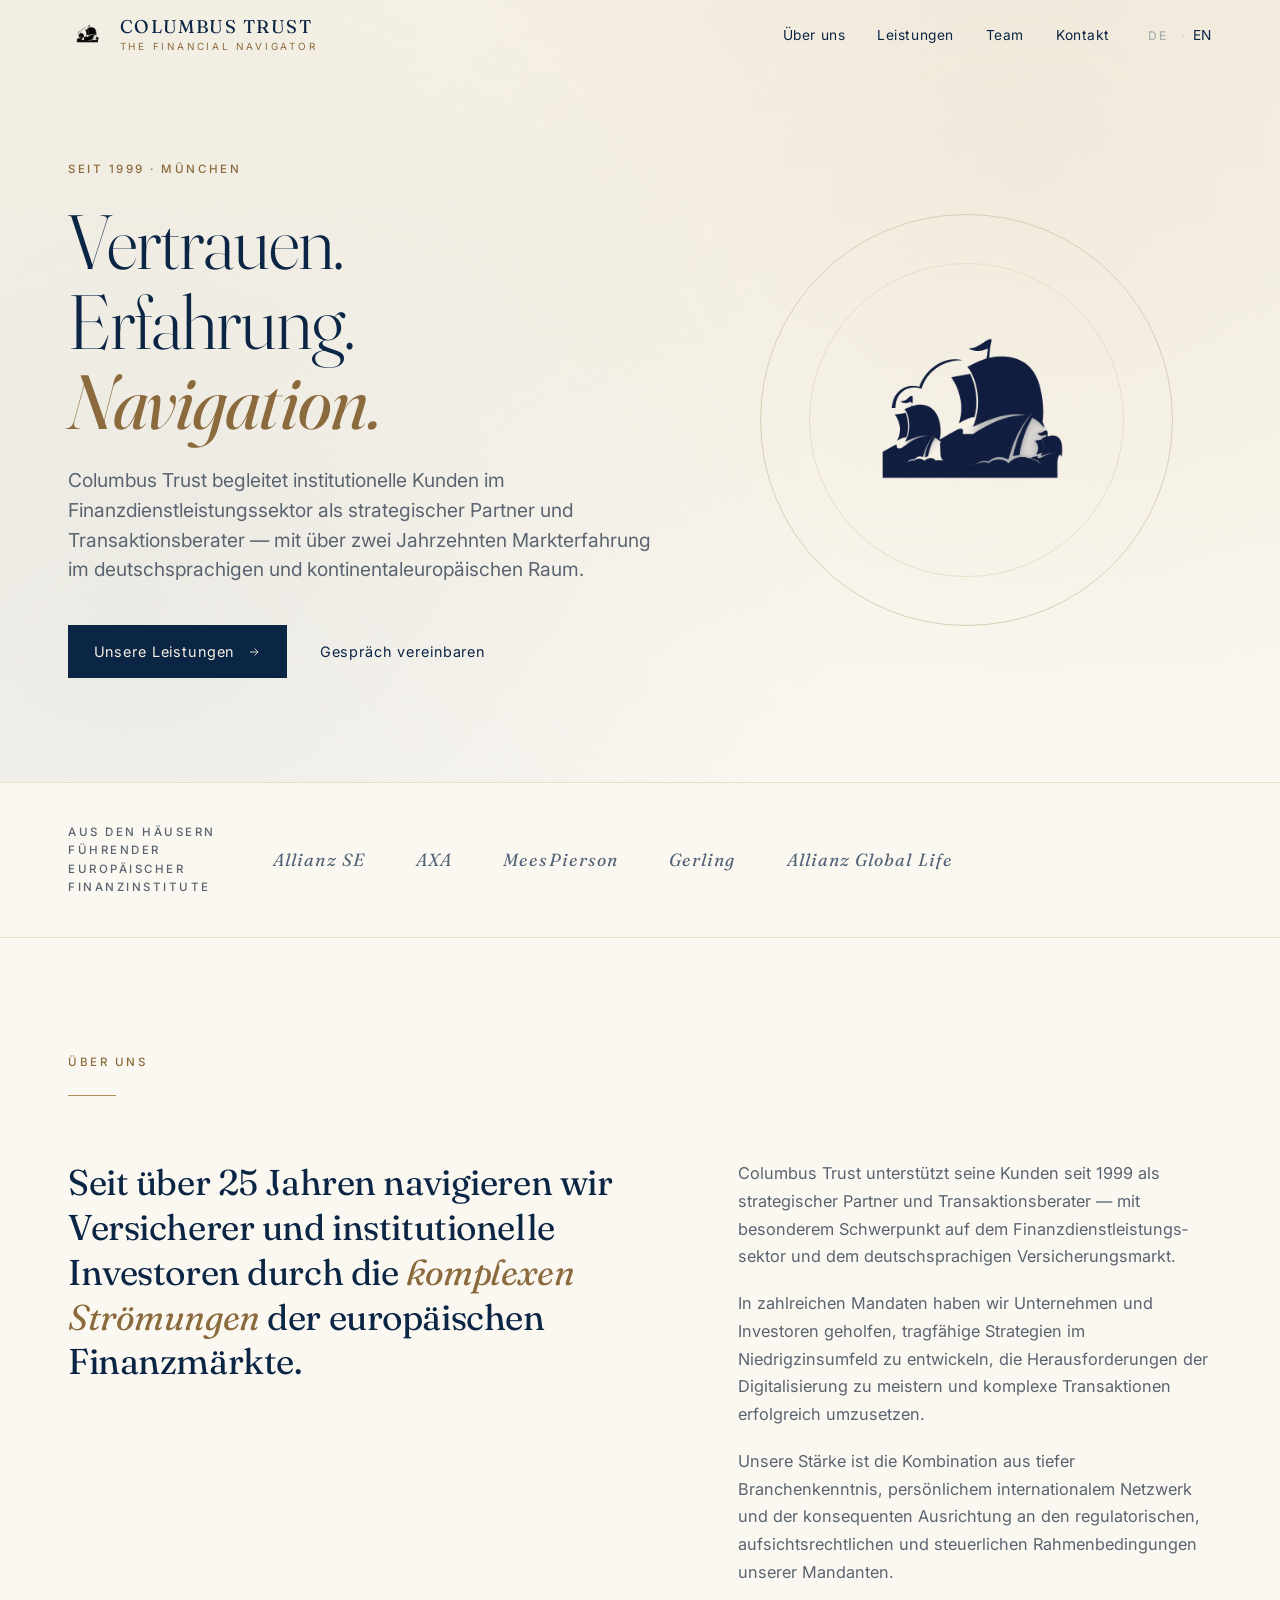
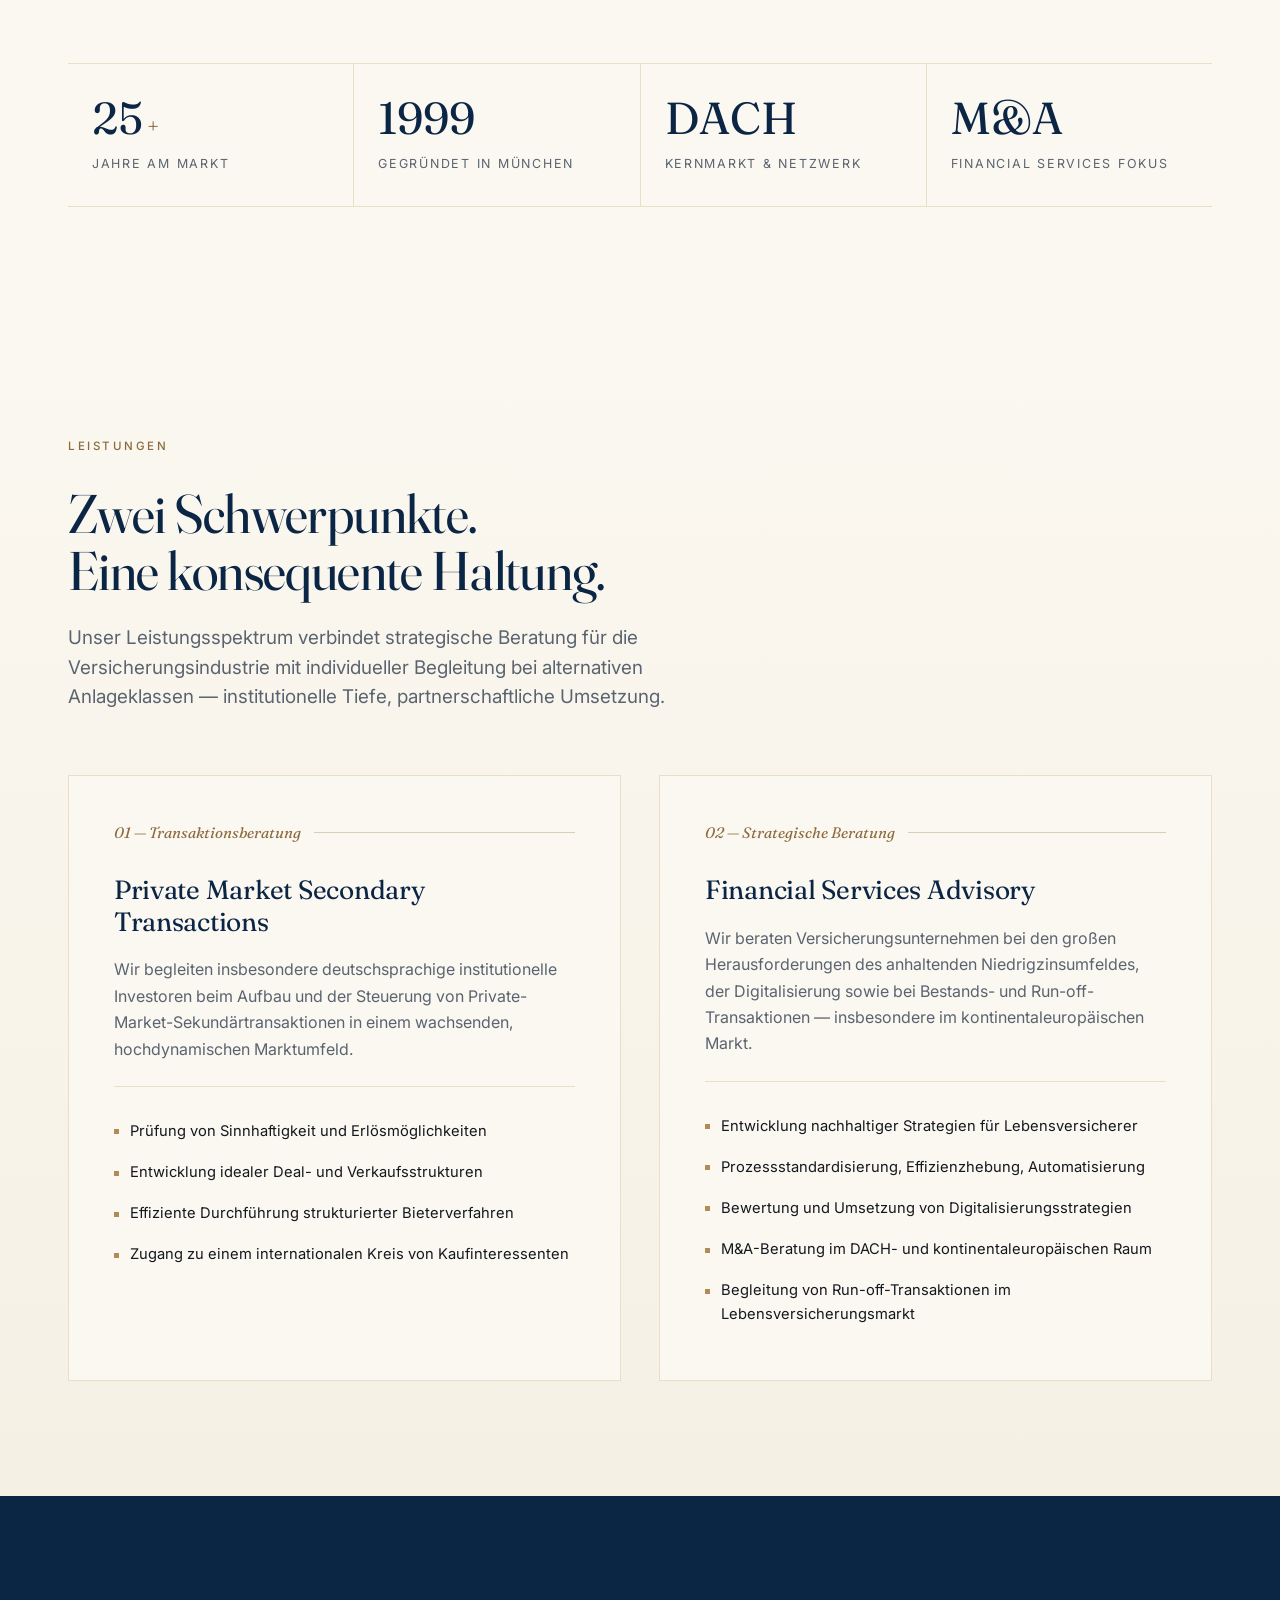
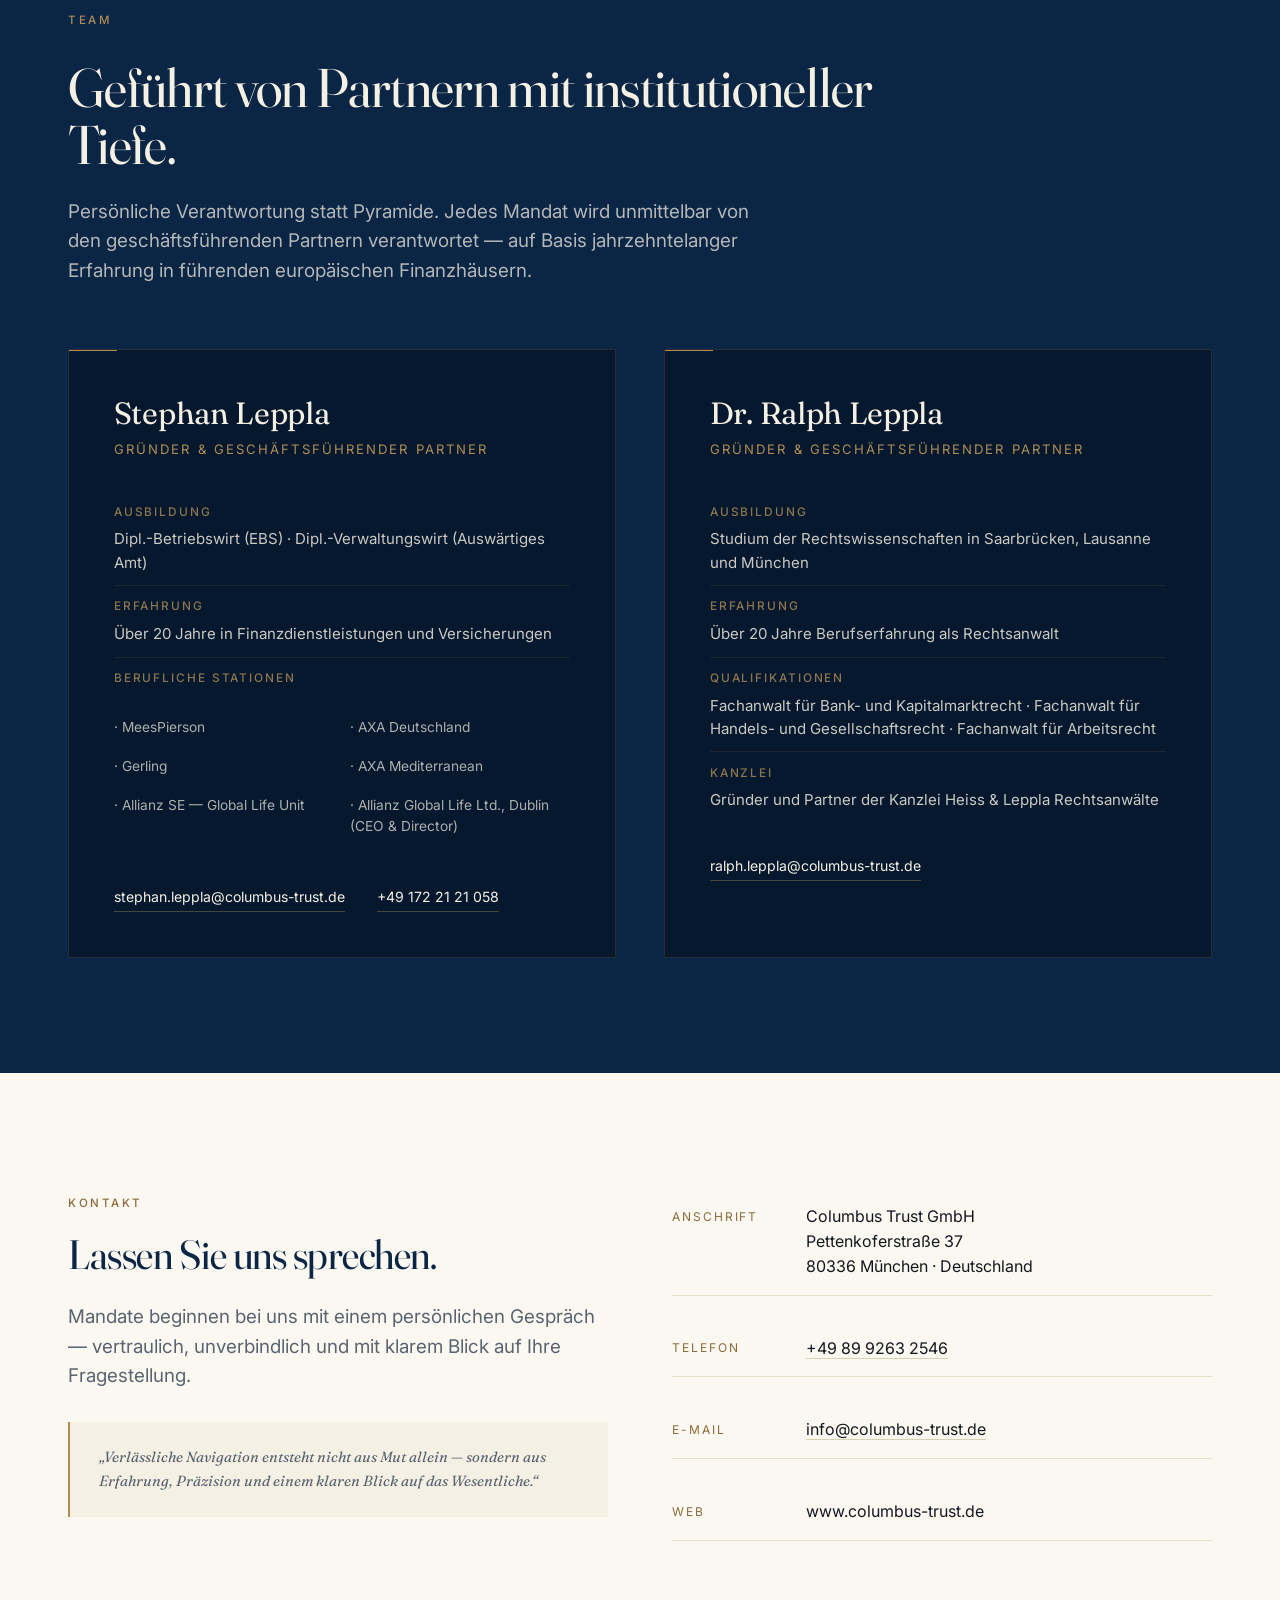
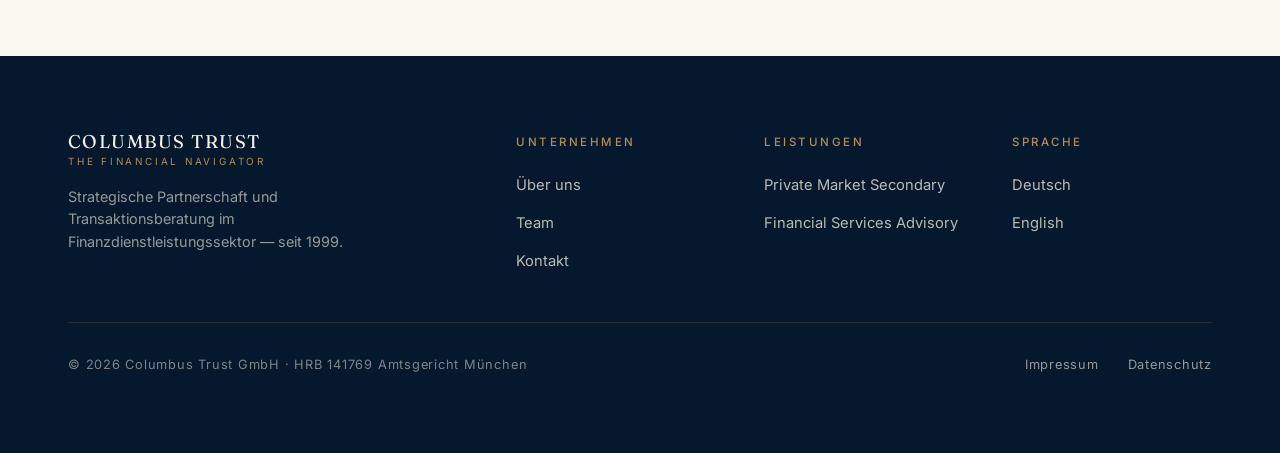
==== index.html @ e5691e64 "Initial commit: Columbus Trust website Static marketing site for Columbus Trust GmbH (Munich). - Ger" ====
<!DOCTYPE html>
<html lang="de">
<head>
  <meta charset="UTF-8" />
  <meta name="viewport" content="width=device-width, initial-scale=1.0" />
  <title>Columbus Trust — The Financial Navigator</title>
  <meta name="description" content="Columbus Trust GmbH — Strategische Partnerschaft und Transaktionsberatung für den Finanzdienstleistungssektor seit 1999. München." />
  <meta name="theme-color" content="#0B2545" />

  <link rel="preconnect" href="https://fonts.googleapis.com" />
  <link rel="preconnect" href="https://fonts.gstatic.com" crossorigin />
  <link href="https://fonts.googleapis.com/css2?family=Fraunces:ital,opsz,wght@0,9..144,300;0,9..144,400;0,9..144,500;1,9..144,400&family=Inter:wght@300;400;500;600&display=swap" rel="stylesheet" />

  <link rel="icon" type="image/png" href="assets/logo.png" />
  <link rel="stylesheet" href="styles.css" />
</head>
<body>

  <!-- HEADER -->
  <header class="site-header" id="siteHeader">
    <div class="container nav">
      <a href="#top" class="brand" aria-label="Columbus Trust — Startseite">
        <span class="brand-mark"><img src="assets/logo.png" alt="" /></span>
        <span class="brand-text">
          <span class="brand-name">Columbus Trust</span>
          <span class="brand-tag">The Financial Navigator</span>
        </span>
      </a>

      <nav aria-label="Hauptnavigation">
        <ul class="nav-links">
          <li><a href="#about">Über uns</a></li>
          <li><a href="#services">Leistungen</a></li>
          <li><a href="#team">Team</a></li>
          <li><a href="#contact">Kontakt</a></li>
          <li class="lang-switch">
            <span class="active">DE</span><span>·</span><a href="en.html">EN</a>
          </li>
        </ul>
      </nav>

      <button class="nav-toggle" aria-label="Menü öffnen" id="navToggle">
        <span></span><span></span><span></span>
      </button>
    </div>
  </header>

  <main id="top">

    <!-- HERO -->
    <section class="hero">
      <div class="container hero-inner">
        <div class="hero-text reveal">
          <div class="eyebrow">Seit 1999 · München</div>
          <h1 class="hero-title display">
            Vertrauen.<br />
            Erfahrung.<br />
            <em>Navigation.</em>
          </h1>
          <p class="hero-lead">
            Columbus Trust begleitet institutionelle Kunden im Finanzdienstleistungssektor als strategischer Partner und Transaktionsberater — mit über zwei Jahrzehnten Markterfahrung im deutschsprachigen und kontinentaleuropäischen Raum.
          </p>
          <div>
            <a href="#services" class="hero-cta">Unsere Leistungen
              <svg width="14" height="14" viewBox="0 0 24 24" fill="none" stroke="currentColor" stroke-width="1.5"><path d="M5 12h14M13 6l6 6-6 6"/></svg>
            </a>
            <a href="#contact" class="hero-cta-secondary">Gespräch vereinbaren</a>
          </div>
        </div>

        <div class="hero-mark reveal" aria-hidden="true">
          <img src="assets/logo.png" alt="" />
        </div>
      </div>
    </section>

    <!-- CREDIBILITY -->
    <section class="credibility">
      <div class="container">
        <div class="credibility-label">Aus den Häusern führender europäischer Finanzinstitute</div>
        <div class="credibility-logos">
          <span>Allianz SE</span>
          <span>AXA</span>
          <span>MeesPierson</span>
          <span>Gerling</span>
          <span>Allianz Global Life</span>
        </div>
      </div>
    </section>

    <!-- ABOUT -->
    <section class="about" id="about">
      <div class="container">
        <div class="section-head reveal">
          <span class="eyebrow">Über uns</span>
          <span class="divider"></span>
        </div>

        <div class="about-grid">
          <p class="about-statement reveal">
            Seit über 25 Jahren navigieren wir Versicherer und institutionelle Investoren durch die <em>komplexen Strömungen</em> der europäischen Finanzmärkte.
          </p>

          <div class="about-body reveal">
            <p>
              Columbus Trust unterstützt seine Kunden seit 1999 als strategischer Partner und Transaktionsberater — mit besonderem Schwerpunkt auf dem Finanzdienstleistungs­sektor und dem deutschsprachigen Versicherungs­markt.
            </p>
            <p>
              In zahlreichen Mandaten haben wir Unternehmen und Investoren geholfen, tragfähige Strategien im Niedrigzinsumfeld zu entwickeln, die Herausforderungen der Digitalisierung zu meistern und komplexe Transaktionen erfolgreich umzusetzen.
            </p>
            <p>
              Unsere Stärke ist die Kombination aus tiefer Branchenkenntnis, persönlichem internationalem Netzwerk und der konsequenten Ausrichtung an den regulatorischen, aufsichtsrechtlichen und steuerlichen Rahmenbedingungen unserer Mandanten.
            </p>
          </div>
        </div>

        <div class="stats reveal">
          <div class="stat">
            <div class="stat-num">25<small>+</small></div>
            <div class="stat-label">Jahre am Markt</div>
          </div>
          <div class="stat">
            <div class="stat-num">1999</div>
            <div class="stat-label">Gegründet in München</div>
          </div>
          <div class="stat">
            <div class="stat-num">DACH</div>
            <div class="stat-label">Kernmarkt &amp; Netzwerk</div>
          </div>
          <div class="stat">
            <div class="stat-num">M&amp;A</div>
            <div class="stat-label">Financial Services Fokus</div>
          </div>
        </div>
      </div>
    </section>

    <!-- SERVICES -->
    <section class="services" id="services">
      <div class="container">
        <div class="section-head reveal">
          <span class="eyebrow">Leistungen</span>
          <h2 class="display">Zwei Schwerpunkte.<br /> Eine konsequente Haltung.</h2>
          <p class="lead">
            Unser Leistungsspektrum verbindet strategische Beratung für die Versicherungsindustrie mit individueller Begleitung bei alternativen Anlageklassen — institutionelle Tiefe, partnerschaftliche Umsetzung.
          </p>
        </div>

        <div class="service-grid">
          <article class="service-card reveal">
            <div class="service-num">01 — Transaktionsberatung</div>
            <h3>Private Market Secondary Transactions</h3>
            <p>
              Wir begleiten insbesondere deutschsprachige institutionelle Investoren beim Aufbau und der Steuerung von Private-Market-Sekundärtransaktionen in einem wachsenden, hochdynamischen Marktumfeld.
            </p>
            <ul class="service-list">
              <li>Prüfung von Sinnhaftigkeit und Erlösmöglichkeiten</li>
              <li>Entwicklung idealer Deal- und Verkaufsstrukturen</li>
              <li>Effiziente Durchführung strukturierter Bieterverfahren</li>
              <li>Zugang zu einem internationalen Kreis von Kaufinteressenten</li>
            </ul>
          </article>

          <article class="service-card reveal">
            <div class="service-num">02 — Strategische Beratung</div>
            <h3>Financial Services Advisory</h3>
            <p>
              Wir beraten Versicherungsunternehmen bei den großen Herausforderungen des anhaltenden Niedrigzinsumfeldes, der Digitalisierung sowie bei Bestands- und Run-off-Transaktionen — insbesondere im kontinentaleuropäischen Markt.
            </p>
            <ul class="service-list">
              <li>Entwicklung nachhaltiger Strategien für Lebensversicherer</li>
              <li>Prozessstandardisierung, Effizienzhebung, Automatisierung</li>
              <li>Bewertung und Umsetzung von Digitalisierungs­strategien</li>
              <li>M&amp;A-Beratung im DACH- und kontinental­europäischen Raum</li>
              <li>Begleitung von Run-off-Transaktionen im Lebensversicherungs­markt</li>
            </ul>
          </article>
        </div>
      </div>
    </section>

    <!-- TEAM -->
    <section class="team" id="team">
      <div class="container">
        <div class="section-head reveal">
          <span class="eyebrow" style="color: var(--brass);">Team</span>
          <h2 class="display">Geführt von Partnern mit institutioneller Tiefe.</h2>
          <p class="lead" style="color: rgba(245, 240, 228, 0.72);">
            Persönliche Verantwortung statt Pyramide. Jedes Mandat wird unmittelbar von den geschäftsführenden Partnern verantwortet — auf Basis jahrzehntelanger Erfahrung in führenden europäischen Finanzhäusern.
          </p>
        </div>

        <div class="team-grid">

          <article class="partner-card reveal">
            <h3 class="partner-name">Stephan Leppla</h3>
            <div class="partner-role">Gründer &amp; Geschäftsführender Partner</div>

            <ul class="partner-bio">
              <li>
                <strong>Ausbildung</strong>
                Dipl.-Betriebswirt (EBS) · Dipl.-Verwaltungswirt (Auswärtiges Amt)
              </li>
              <li>
                <strong>Erfahrung</strong>
                Über 20 Jahre in Finanzdienstleistungen und Versicherungen
              </li>
              <li>
                <strong>Berufliche Stationen</strong>
                <div class="partner-history">
                  <span>· MeesPierson</span>
                  <span>· AXA Deutschland</span>
                  <span>· Gerling</span>
                  <span>· AXA Mediterranean</span>
                  <span>· Allianz SE — Global Life Unit</span>
                  <span>· Allianz Global Life Ltd., Dublin (CEO &amp; Director)</span>
                </div>
              </li>
            </ul>

            <div class="partner-contact">
              <a href="mailto:stephan.leppla@columbus-trust.de">stephan.leppla@columbus-trust.de</a>
              <a href="tel:+491722121058">+49 172 21 21 058</a>
            </div>
          </article>

          <article class="partner-card reveal">
            <h3 class="partner-name">Dr. Ralph Leppla</h3>
            <div class="partner-role">Gründer &amp; Geschäftsführender Partner</div>

            <ul class="partner-bio">
              <li>
                <strong>Ausbildung</strong>
                Studium der Rechtswissenschaften in Saarbrücken, Lausanne und München
              </li>
              <li>
                <strong>Erfahrung</strong>
                Über 20 Jahre Berufserfahrung als Rechtsanwalt
              </li>
              <li>
                <strong>Qualifikationen</strong>
                Fachanwalt für Bank- und Kapitalmarktrecht · Fachanwalt für Handels- und Gesellschaftsrecht · Fachanwalt für Arbeitsrecht
              </li>
              <li>
                <strong>Kanzlei</strong>
                Gründer und Partner der Kanzlei Heiss &amp; Leppla Rechtsanwälte
              </li>
            </ul>

            <div class="partner-contact">
              <a href="mailto:ralph.leppla@columbus-trust.de">ralph.leppla@columbus-trust.de</a>
            </div>
          </article>

        </div>
      </div>
    </section>

    <!-- CONTACT -->
    <section class="contact" id="contact">
      <div class="container">
        <div class="contact-grid">

          <div class="contact-block reveal">
            <span class="eyebrow">Kontakt</span>
            <h3 class="display" style="margin-top: 1rem;">Lassen Sie uns sprechen.</h3>
            <p class="lead" style="margin-top: 1.2rem;">
              Mandate beginnen bei uns mit einem persönlichen Gespräch — vertraulich, unverbindlich und mit klarem Blick auf Ihre Fragestellung.
            </p>
            <div class="contact-note" style="margin-top: 2rem;">
              „Verlässliche Navigation entsteht nicht aus Mut allein — sondern aus Erfahrung, Präzision und einem klaren Blick auf das Wesentliche.“
            </div>
          </div>

          <div class="contact-info reveal">
            <div class="contact-row">
              <span class="label">Anschrift</span>
              <span class="value">
                Columbus Trust GmbH<br />
                Pettenkoferstraße 37<br />
                80336 München · Deutschland
              </span>
            </div>
            <div class="contact-row">
              <span class="label">Telefon</span>
              <span class="value"><a href="tel:+498992632546">+49 89 9263 2546</a></span>
            </div>
            <div class="contact-row">
              <span class="label">E-Mail</span>
              <span class="value"><a href="mailto:info@columbus-trust.de">info@columbus-trust.de</a></span>
            </div>
            <div class="contact-row">
              <span class="label">Web</span>
              <span class="value">www.columbus-trust.de</span>
            </div>
          </div>

        </div>
      </div>
    </section>

  </main>

  <!-- FOOTER -->
  <footer class="site-footer">
    <div class="container">
      <div class="footer-grid">
        <div class="footer-brand">
          <div class="brand-text">
            <span class="brand-name">Columbus Trust</span>
            <span class="brand-tag">The Financial Navigator</span>
          </div>
          <p>Strategische Partnerschaft und Transaktionsberatung im Finanzdienstleistungs­sektor — seit 1999.</p>
        </div>

        <div class="footer-col">
          <h5>Unternehmen</h5>
          <ul>
            <li><a href="#about">Über uns</a></li>
            <li><a href="#team">Team</a></li>
            <li><a href="#contact">Kontakt</a></li>
          </ul>
        </div>

        <div class="footer-col">
          <h5>Leistungen</h5>
          <ul>
            <li><a href="#services">Private Market Secondary</a></li>
            <li><a href="#services">Financial Services Advisory</a></li>
          </ul>
        </div>

        <div class="footer-col">
          <h5>Sprache</h5>
          <ul>
            <li><a href="index.html">Deutsch</a></li>
            <li><a href="en.html">English</a></li>
          </ul>
        </div>
      </div>

      <div class="footer-bottom">
        <div>© <span id="year"></span> Columbus Trust GmbH · HRB 141769 Amtsgericht München</div>
        <div class="legal">
          <a href="impressum.html">Impressum</a>
          <a href="datenschutz.html">Datenschutz</a>
        </div>
      </div>
    </div>
  </footer>

  <script>
    // Sticky header on scroll
    const header = document.getElementById('siteHeader');
    const onScroll = () => header.classList.toggle('is-scrolled', window.scrollY > 12);
    window.addEventListener('scroll', onScroll, { passive: true });
    onScroll();

    // Mobile nav toggle
    const navToggle = document.getElementById('navToggle');
    navToggle?.addEventListener('click', () => {
      document.body.classList.toggle('nav-mobile-open');
    });
    document.querySelectorAll('.nav-links a').forEach(link => {
      link.addEventListener('click', () => document.body.classList.remove('nav-mobile-open'));
    });

    // Reveal animations
    const observer = new IntersectionObserver((entries) => {
      entries.forEach(entry => {
        if (entry.isIntersecting) {
          entry.target.classList.add('is-visible');
          observer.unobserve(entry.target);
        }
      });
    }, { threshold: 0.12, rootMargin: '0px 0px -40px 0px' });
    document.querySelectorAll('.reveal').forEach(el => observer.observe(el));

    // Year
    document.getElementById('year').textContent = new Date().getFullYear();
  </script>
</body>
</html>
---- styles.css ----
/* =========================================================
   COLUMBUS TRUST — Design system
   Palette: deep navy + warm cream + restrained brass
   Typography: Fraunces (display serif) + Inter (body sans)
   ========================================================= */

:root {
  --navy:        #0B2545;
  --navy-deep:   #06182E;
  --navy-soft:   #1B3358;
  --cream:       #F5F0E4;
  --paper:       #FBF8F1;
  --paper-warm:  #F1ECDF;
  --brass:       #B08D57;
  --brass-dim:   #8B6B3D;
  --ink:         #14181F;
  --ink-muted:   #5A6470;
  --line:        #D9CFB7;
  --line-soft:   #E8DFC9;

  --serif:  "Fraunces", "EB Garamond", "Georgia", serif;
  --sans:   "Inter", -apple-system, BlinkMacSystemFont, "Segoe UI", system-ui, sans-serif;

  --maxw: 1240px;
  --gutter: clamp(1.25rem, 4vw, 3rem);

  --ease: cubic-bezier(0.22, 1, 0.36, 1);
}

* { box-sizing: border-box; margin: 0; padding: 0; }

html { scroll-behavior: smooth; }

body {
  font-family: var(--sans);
  font-size: 17px;
  line-height: 1.6;
  color: var(--ink);
  background: var(--paper);
  -webkit-font-smoothing: antialiased;
  -moz-osx-font-smoothing: grayscale;
  text-rendering: optimizeLegibility;
}

img { max-width: 100%; display: block; }

a { color: inherit; text-decoration: none; }

::selection { background: var(--navy); color: var(--cream); }

/* ---------- Typography scale ---------- */

.eyebrow {
  font-family: var(--sans);
  font-size: 0.72rem;
  font-weight: 500;
  letter-spacing: 0.22em;
  text-transform: uppercase;
  color: var(--brass-dim);
}

.display {
  font-family: var(--serif);
  font-weight: 400;
  letter-spacing: -0.012em;
  line-height: 1.04;
  color: var(--navy);
  font-variation-settings: "SOFT" 0, "WONK" 0, "opsz" 144;
}

h1, h2, h3, h4 {
  font-family: var(--serif);
  font-weight: 400;
  color: var(--navy);
  letter-spacing: -0.01em;
}

h2 { font-size: clamp(2rem, 4.5vw, 3.4rem); line-height: 1.08; }
h3 { font-size: clamp(1.35rem, 2vw, 1.7rem); line-height: 1.22; }
h4 { font-size: 1.15rem; }

p { color: var(--ink); }
p + p { margin-top: 0.9em; }

.lead {
  font-size: 1.18rem;
  line-height: 1.55;
  color: var(--ink-muted);
  max-width: 58ch;
}

/* ---------- Layout primitives ---------- */

.container {
  width: 100%;
  max-width: var(--maxw);
  margin: 0 auto;
  padding-left: var(--gutter);
  padding-right: var(--gutter);
}

section { padding-block: clamp(4.5rem, 9vw, 8rem); }

.section-head {
  display: grid;
  grid-template-columns: 1fr;
  gap: 1.5rem;
  margin-bottom: clamp(2.5rem, 5vw, 4rem);
  max-width: 880px;
}

.section-head .eyebrow + h2 { margin-top: 0.4rem; }

.divider {
  width: 48px;
  height: 1px;
  background: var(--brass);
}

/* ---------- Header ---------- */

.site-header {
  position: fixed; top: 0; left: 0; right: 0;
  z-index: 50;
  padding: 1rem 0;
  transition: background 0.35s var(--ease), backdrop-filter 0.35s var(--ease), box-shadow 0.35s var(--ease), padding 0.35s var(--ease);
}

.site-header.is-scrolled {
  background: rgba(251, 248, 241, 0.85);
  backdrop-filter: saturate(140%) blur(14px);
  -webkit-backdrop-filter: saturate(140%) blur(14px);
  box-shadow: 0 1px 0 rgba(11, 37, 69, 0.06);
  padding: 0.7rem 0;
}

.nav {
  display: flex;
  align-items: center;
  justify-content: space-between;
  gap: 2rem;
}

.brand {
  display: flex;
  align-items: center;
  gap: 0.85rem;
  color: var(--navy);
}

.brand-mark {
  width: 38px; height: 38px;
  display: grid; place-items: center;
}

.brand-mark img { width: 100%; height: auto; }

.brand-text {
  display: flex; flex-direction: column; line-height: 1;
}

.brand-name {
  font-family: var(--serif);
  font-size: 1.15rem;
  letter-spacing: 0.08em;
  text-transform: uppercase;
  color: var(--navy);
}

.brand-tag {
  font-family: var(--sans);
  font-size: 0.62rem;
  letter-spacing: 0.28em;
  text-transform: uppercase;
  color: var(--brass-dim);
  margin-top: 0.35rem;
}

.nav-links {
  display: flex;
  align-items: center;
  gap: 2rem;
  list-style: none;
}

.nav-links a {
  font-size: 0.86rem;
  letter-spacing: 0.04em;
  color: var(--navy);
  position: relative;
  padding-block: 0.25rem;
  transition: color 0.2s var(--ease);
}

.nav-links a::after {
  content: "";
  position: absolute; left: 0; right: 0; bottom: 0;
  height: 1px; background: var(--brass);
  transform: scaleX(0); transform-origin: left;
  transition: transform 0.35s var(--ease);
}

.nav-links a:hover { color: var(--brass-dim); }
.nav-links a:hover::after { transform: scaleX(1); }

.nav-cta {
  font-size: 0.84rem;
  padding: 0.6rem 1.1rem;
  border: 1px solid var(--navy);
  color: var(--navy);
  transition: background 0.25s var(--ease), color 0.25s var(--ease);
}
.nav-cta:hover { background: var(--navy); color: var(--cream); }

.lang-switch {
  font-size: 0.75rem;
  letter-spacing: 0.18em;
  text-transform: uppercase;
  color: var(--ink-muted);
}
.lang-switch .active { color: var(--navy); font-weight: 500; }
.lang-switch span { margin-inline: 0.4rem; opacity: 0.3; }

.nav-toggle {
  display: none;
  background: none;
  border: none;
  cursor: pointer;
  padding: 0.5rem;
}
.nav-toggle span {
  display: block; width: 22px; height: 1.5px;
  background: var(--navy); margin: 5px 0;
  transition: transform 0.3s var(--ease), opacity 0.3s var(--ease);
}

/* ---------- Hero ---------- */

.hero {
  position: relative;
  padding-top: clamp(7rem, 14vw, 10rem);
  padding-bottom: clamp(4rem, 8vw, 7rem);
  background: linear-gradient(180deg, var(--cream) 0%, var(--paper) 100%);
  overflow: hidden;
}

.hero::before {
  content: "";
  position: absolute;
  inset: 0;
  background-image:
    radial-gradient(circle at 80% 20%, rgba(176, 141, 87, 0.08), transparent 50%),
    radial-gradient(circle at 10% 80%, rgba(11, 37, 69, 0.06), transparent 55%);
  pointer-events: none;
}

.hero-inner {
  position: relative;
  display: grid;
  grid-template-columns: 1.2fr 1fr;
  gap: 4rem;
  align-items: center;
}

.hero-text .eyebrow { margin-bottom: 1.5rem; }

.hero-title {
  font-size: clamp(2.6rem, 6vw, 5.2rem);
  font-weight: 300;
  margin-bottom: 1.5rem;
}

.hero-title em {
  font-style: italic;
  color: var(--brass-dim);
  font-weight: 400;
}

.hero-lead {
  font-size: clamp(1.05rem, 1.5vw, 1.25rem);
  line-height: 1.55;
  color: var(--ink-muted);
  max-width: 50ch;
  margin-bottom: 2.5rem;
}

.hero-cta {
  display: inline-flex;
  align-items: center;
  gap: 0.8rem;
  padding: 0.95rem 1.6rem;
  background: var(--navy);
  color: var(--cream);
  font-size: 0.9rem;
  letter-spacing: 0.06em;
  transition: background 0.25s var(--ease), transform 0.25s var(--ease);
}
.hero-cta:hover { background: var(--navy-deep); transform: translateY(-1px); }
.hero-cta-secondary {
  display: inline-flex;
  align-items: center;
  gap: 0.7rem;
  padding: 0.95rem 0;
  margin-left: 1.75rem;
  color: var(--navy);
  font-size: 0.9rem;
  letter-spacing: 0.06em;
  border-bottom: 1px solid transparent;
  transition: border-color 0.25s var(--ease);
}
.hero-cta-secondary:hover { border-color: var(--brass); }

.hero-mark {
  position: relative;
  aspect-ratio: 1 / 1;
  display: grid;
  place-items: center;
}

.hero-mark::before {
  content: "";
  position: absolute;
  inset: 8%;
  border: 1px solid var(--line);
  border-radius: 50%;
}
.hero-mark::after {
  content: "";
  position: absolute;
  inset: 18%;
  border: 1px solid var(--line-soft);
  border-radius: 50%;
}

.hero-mark img {
  position: relative;
  width: 64%;
  height: auto;
  filter: brightness(0) saturate(100%) invert(11%) sepia(28%) saturate(2100%) hue-rotate(195deg) brightness(96%) contrast(102%);
  transition: transform 1.2s var(--ease);
}

/* ---------- Credibility band ---------- */

.credibility {
  border-block: 1px solid var(--line-soft);
  padding-block: 2.5rem;
  background: var(--paper);
}

.credibility .container {
  display: grid;
  grid-template-columns: auto 1fr;
  gap: clamp(1.5rem, 4vw, 4rem);
  align-items: center;
}

.credibility-label {
  font-size: 0.72rem;
  font-weight: 500;
  letter-spacing: 0.22em;
  text-transform: uppercase;
  color: var(--ink-muted);
  max-width: 22ch;
}

.credibility-logos {
  display: flex;
  flex-wrap: wrap;
  gap: clamp(1.5rem, 4vw, 3.5rem);
  align-items: center;
}

.credibility-logos span {
  font-family: var(--serif);
  font-size: 1.1rem;
  letter-spacing: 0.06em;
  color: var(--navy);
  opacity: 0.7;
  font-style: italic;
}

/* ---------- About ---------- */

.about {
  background: var(--paper);
}

.about-grid {
  display: grid;
  grid-template-columns: 5fr 4fr;
  gap: clamp(2rem, 6vw, 5rem);
  align-items: start;
}

.about-statement {
  font-family: var(--serif);
  font-size: clamp(1.6rem, 2.8vw, 2.4rem);
  line-height: 1.25;
  color: var(--navy);
  letter-spacing: -0.012em;
}

.about-statement em { color: var(--brass-dim); font-style: italic; }

.about-body p {
  color: var(--ink-muted);
  font-size: 1.02rem;
  line-height: 1.7;
}

.about-body p + p { margin-top: 1.2rem; }

.stats {
  margin-top: clamp(3rem, 6vw, 5rem);
  display: grid;
  grid-template-columns: repeat(4, 1fr);
  gap: 1px;
  background: var(--line-soft);
  border-block: 1px solid var(--line-soft);
}

.stat {
  background: var(--paper);
  padding: 2rem 1.5rem;
  text-align: left;
}

.stat-num {
  font-family: var(--serif);
  font-size: clamp(2.2rem, 3.5vw, 3rem);
  color: var(--navy);
  line-height: 1;
  display: flex;
  align-items: baseline;
  gap: 0.15rem;
}
.stat-num small { font-size: 0.5em; color: var(--brass-dim); font-weight: 400; margin-left: 0.1rem; }

.stat-label {
  font-size: 0.78rem;
  letter-spacing: 0.14em;
  text-transform: uppercase;
  color: var(--ink-muted);
  margin-top: 0.8rem;
}

/* ---------- Services ---------- */

.services {
  background: linear-gradient(180deg, var(--paper) 0%, var(--cream) 100%);
}

.service-grid {
  display: grid;
  grid-template-columns: 1fr 1fr;
  gap: clamp(1.5rem, 3vw, 2.5rem);
}

.service-card {
  background: var(--paper);
  border: 1px solid var(--line-soft);
  padding: clamp(2rem, 3.5vw, 3rem);
  position: relative;
  transition: transform 0.45s var(--ease), box-shadow 0.45s var(--ease), border-color 0.45s var(--ease);
}

.service-card:hover {
  transform: translateY(-4px);
  box-shadow: 0 24px 60px -30px rgba(11, 37, 69, 0.25);
  border-color: var(--line);
}

.service-num {
  font-family: var(--serif);
  font-style: italic;
  font-size: 0.95rem;
  color: var(--brass-dim);
  margin-bottom: 1.8rem;
  display: flex;
  align-items: center;
  gap: 0.8rem;
}
.service-num::after {
  content: "";
  flex: 1;
  height: 1px;
  background: var(--line);
}

.service-card h3 {
  font-size: 1.65rem;
  line-height: 1.2;
  margin-bottom: 1.2rem;
}

.service-card p {
  color: var(--ink-muted);
  font-size: 1rem;
  line-height: 1.65;
  margin-bottom: 1.5rem;
}

.service-list {
  list-style: none;
  margin-top: 1.5rem;
  border-top: 1px solid var(--line-soft);
  padding-top: 1.5rem;
}

.service-list li {
  padding: 0.55rem 0;
  font-size: 0.92rem;
  color: var(--ink);
  display: flex;
  align-items: flex-start;
  gap: 0.7rem;
}

.service-list li::before {
  content: "";
  flex: 0 0 5px;
  width: 5px; height: 5px;
  background: var(--brass);
  margin-top: 0.6rem;
}

/* ---------- Team ---------- */

.team {
  background: var(--navy);
  color: var(--cream);
}

.team .eyebrow { color: var(--brass); }
.team h2 { color: var(--cream); }
.team .section-head p { color: rgba(245, 240, 228, 0.7); }

.team-grid {
  display: grid;
  grid-template-columns: 1fr 1fr;
  gap: clamp(1.5rem, 4vw, 3rem);
}

.partner-card {
  background: var(--navy-deep);
  border: 1px solid rgba(176, 141, 87, 0.18);
  padding: clamp(2rem, 3.5vw, 3rem);
  position: relative;
  overflow: hidden;
}

.partner-card::before {
  content: "";
  position: absolute;
  top: 0; left: 0; width: 48px; height: 1px;
  background: var(--brass);
}

.partner-name {
  font-family: var(--serif);
  font-size: clamp(1.7rem, 2.4vw, 2.1rem);
  color: var(--cream);
  margin-bottom: 0.4rem;
  letter-spacing: -0.01em;
}

.partner-role {
  font-size: 0.82rem;
  letter-spacing: 0.16em;
  text-transform: uppercase;
  color: var(--brass);
  margin-bottom: 2rem;
}

.partner-bio {
  list-style: none;
}

.partner-bio li {
  padding: 0.7rem 0;
  border-bottom: 1px solid rgba(176, 141, 87, 0.12);
  font-size: 0.94rem;
  color: rgba(245, 240, 228, 0.82);
  line-height: 1.55;
}

.partner-bio li:last-child { border-bottom: none; }

.partner-bio strong {
  font-weight: 500;
  color: var(--cream);
  display: block;
  font-size: 0.74rem;
  letter-spacing: 0.16em;
  text-transform: uppercase;
  margin-bottom: 0.4rem;
  color: var(--brass);
  opacity: 0.8;
}

.partner-history {
  margin-top: 1.5rem;
  display: grid;
  grid-template-columns: 1fr 1fr;
  gap: 0.4rem 1rem;
}

.partner-history span {
  font-size: 0.86rem;
  color: rgba(245, 240, 228, 0.7);
  padding: 0.35rem 0;
}

.partner-contact {
  margin-top: 2rem;
  display: flex;
  flex-wrap: wrap;
  gap: 1rem 2rem;
  font-size: 0.88rem;
}

.partner-contact a {
  color: var(--cream);
  border-bottom: 1px solid rgba(176, 141, 87, 0.4);
  padding-bottom: 0.15rem;
  transition: border-color 0.25s var(--ease);
}
.partner-contact a:hover { border-color: var(--brass); }

/* ---------- Contact ---------- */

.contact {
  background: var(--paper);
}

.contact-grid {
  display: grid;
  grid-template-columns: 1fr 1fr;
  gap: clamp(2rem, 5vw, 4rem);
  align-items: start;
}

.contact-block h3 {
  font-size: clamp(2rem, 3.2vw, 2.6rem);
  margin-bottom: 1.5rem;
  line-height: 1.15;
}

.contact-info {
  display: grid;
  gap: 1.5rem;
}

.contact-row {
  display: grid;
  grid-template-columns: 110px 1fr;
  gap: 1.5rem;
  padding-block: 1rem;
  border-bottom: 1px solid var(--line-soft);
}

.contact-row .label {
  font-size: 0.75rem;
  letter-spacing: 0.16em;
  text-transform: uppercase;
  color: var(--brass-dim);
  padding-top: 0.15rem;
}

.contact-row .value {
  font-size: 1rem;
  color: var(--ink);
  line-height: 1.55;
}

.contact-row a {
  border-bottom: 1px solid var(--line);
  transition: border-color 0.25s var(--ease);
}
.contact-row a:hover { border-color: var(--brass); }

.contact-note {
  background: var(--cream);
  border-left: 2px solid var(--brass);
  padding: 1.5rem 1.8rem;
  font-size: 0.92rem;
  line-height: 1.6;
  color: var(--ink-muted);
  font-family: var(--serif);
  font-style: italic;
}

/* ---------- Footer ---------- */

.site-footer {
  background: var(--navy-deep);
  color: rgba(245, 240, 228, 0.7);
  padding-block: clamp(3rem, 6vw, 5rem);
}

.footer-grid {
  display: grid;
  grid-template-columns: 2fr 1fr 1fr 1fr;
  gap: 3rem;
  margin-bottom: 3rem;
}

.footer-brand .brand-name { color: var(--cream); }
.footer-brand .brand-tag { color: var(--brass); }
.footer-brand p {
  margin-top: 1.2rem;
  font-size: 0.9rem;
  color: rgba(245, 240, 228, 0.6);
  max-width: 32ch;
  line-height: 1.55;
}

.footer-col h5 {
  font-family: var(--sans);
  font-size: 0.72rem;
  font-weight: 500;
  letter-spacing: 0.22em;
  text-transform: uppercase;
  color: var(--brass);
  margin-bottom: 1.2rem;
}

.footer-col ul { list-style: none; display: grid; gap: 0.7rem; }
.footer-col a {
  font-size: 0.92rem;
  color: rgba(245, 240, 228, 0.75);
  transition: color 0.2s var(--ease);
}
.footer-col a:hover { color: var(--brass); }

.footer-bottom {
  display: flex;
  justify-content: space-between;
  align-items: center;
  padding-top: 2rem;
  border-top: 1px solid rgba(176, 141, 87, 0.18);
  font-size: 0.8rem;
  color: rgba(245, 240, 228, 0.5);
  letter-spacing: 0.06em;
}

.footer-bottom .legal { display: flex; gap: 1.8rem; }
.footer-bottom .legal a { color: rgba(245, 240, 228, 0.6); }
.footer-bottom .legal a:hover { color: var(--brass); }

/* ---------- Reveal animations ---------- */

.reveal {
  opacity: 0;
  transform: translateY(24px);
  transition: opacity 0.9s var(--ease), transform 0.9s var(--ease);
}
.reveal.is-visible {
  opacity: 1;
  transform: none;
}

/* ---------- Responsive ---------- */

@media (max-width: 960px) {
  .hero-inner { grid-template-columns: 1fr; gap: 3rem; }
  .hero-mark { max-width: 320px; margin: 0 auto; }
  .about-grid { grid-template-columns: 1fr; gap: 2rem; }
  .stats { grid-template-columns: repeat(2, 1fr); }
  .service-grid { grid-template-columns: 1fr; }
  .team-grid { grid-template-columns: 1fr; }
  .contact-grid { grid-template-columns: 1fr; }
  .footer-grid { grid-template-columns: 1fr 1fr; gap: 2rem; }
  .footer-brand { grid-column: 1 / -1; }
}

@media (max-width: 720px) {
  .nav-links { display: none; }
  .nav-toggle { display: block; }
  .nav-mobile-open .nav-links {
    display: flex; flex-direction: column;
    position: fixed; top: 0; right: 0; bottom: 0; left: 0;
    background: var(--paper);
    padding: 6rem 2rem 2rem;
    gap: 1.5rem;
    align-items: flex-start;
    z-index: 40;
  }
  .nav-mobile-open .nav-links a { font-size: 1.2rem; font-family: var(--serif); }
  .partner-history { grid-template-columns: 1fr; }
  .footer-grid { grid-template-columns: 1fr; }
  .footer-bottom { flex-direction: column; gap: 1rem; align-items: flex-start; }
  .credibility .container { grid-template-columns: 1fr; gap: 1rem; }
  .contact-row { grid-template-columns: 1fr; gap: 0.3rem; }
}

@media (prefers-reduced-motion: reduce) {
  *, *::before, *::after {
    animation-duration: 0.01ms !important;
    transition-duration: 0.01ms !important;
  }
  .reveal { opacity: 1; transform: none; }
}
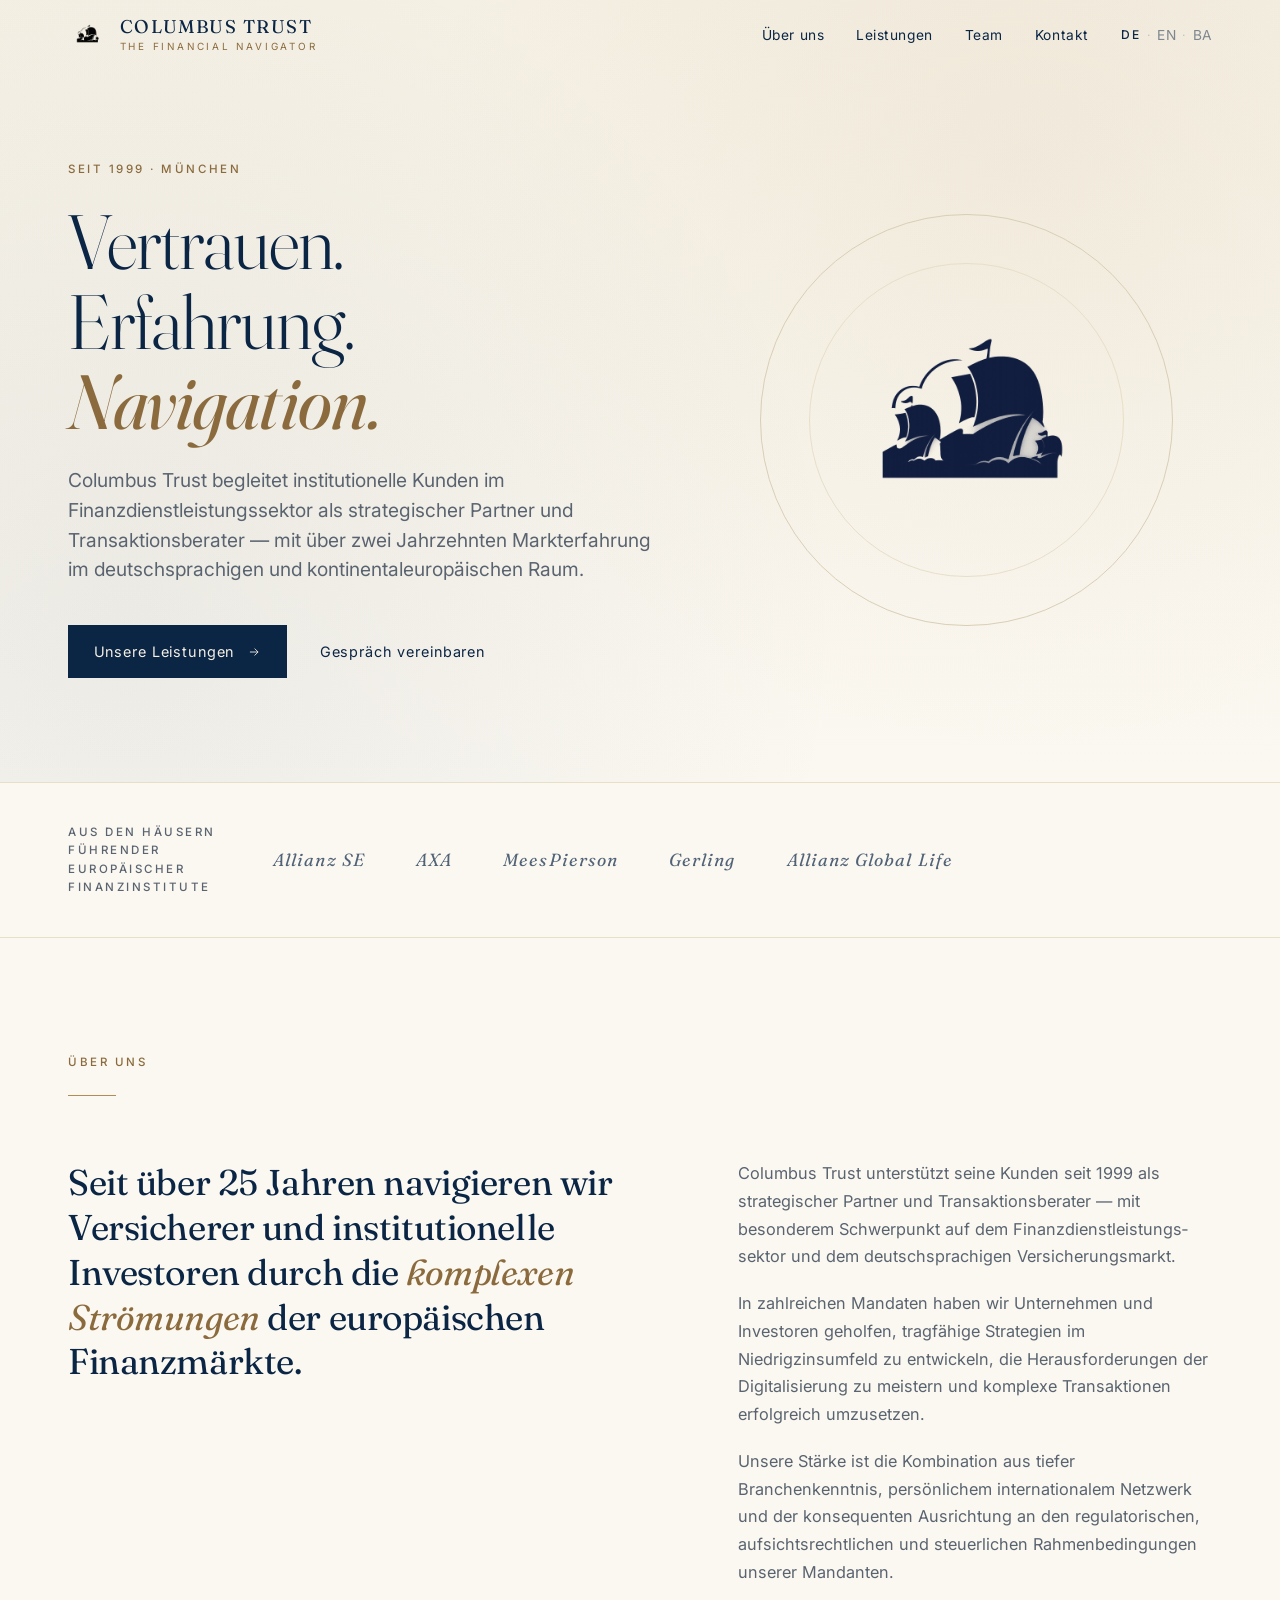
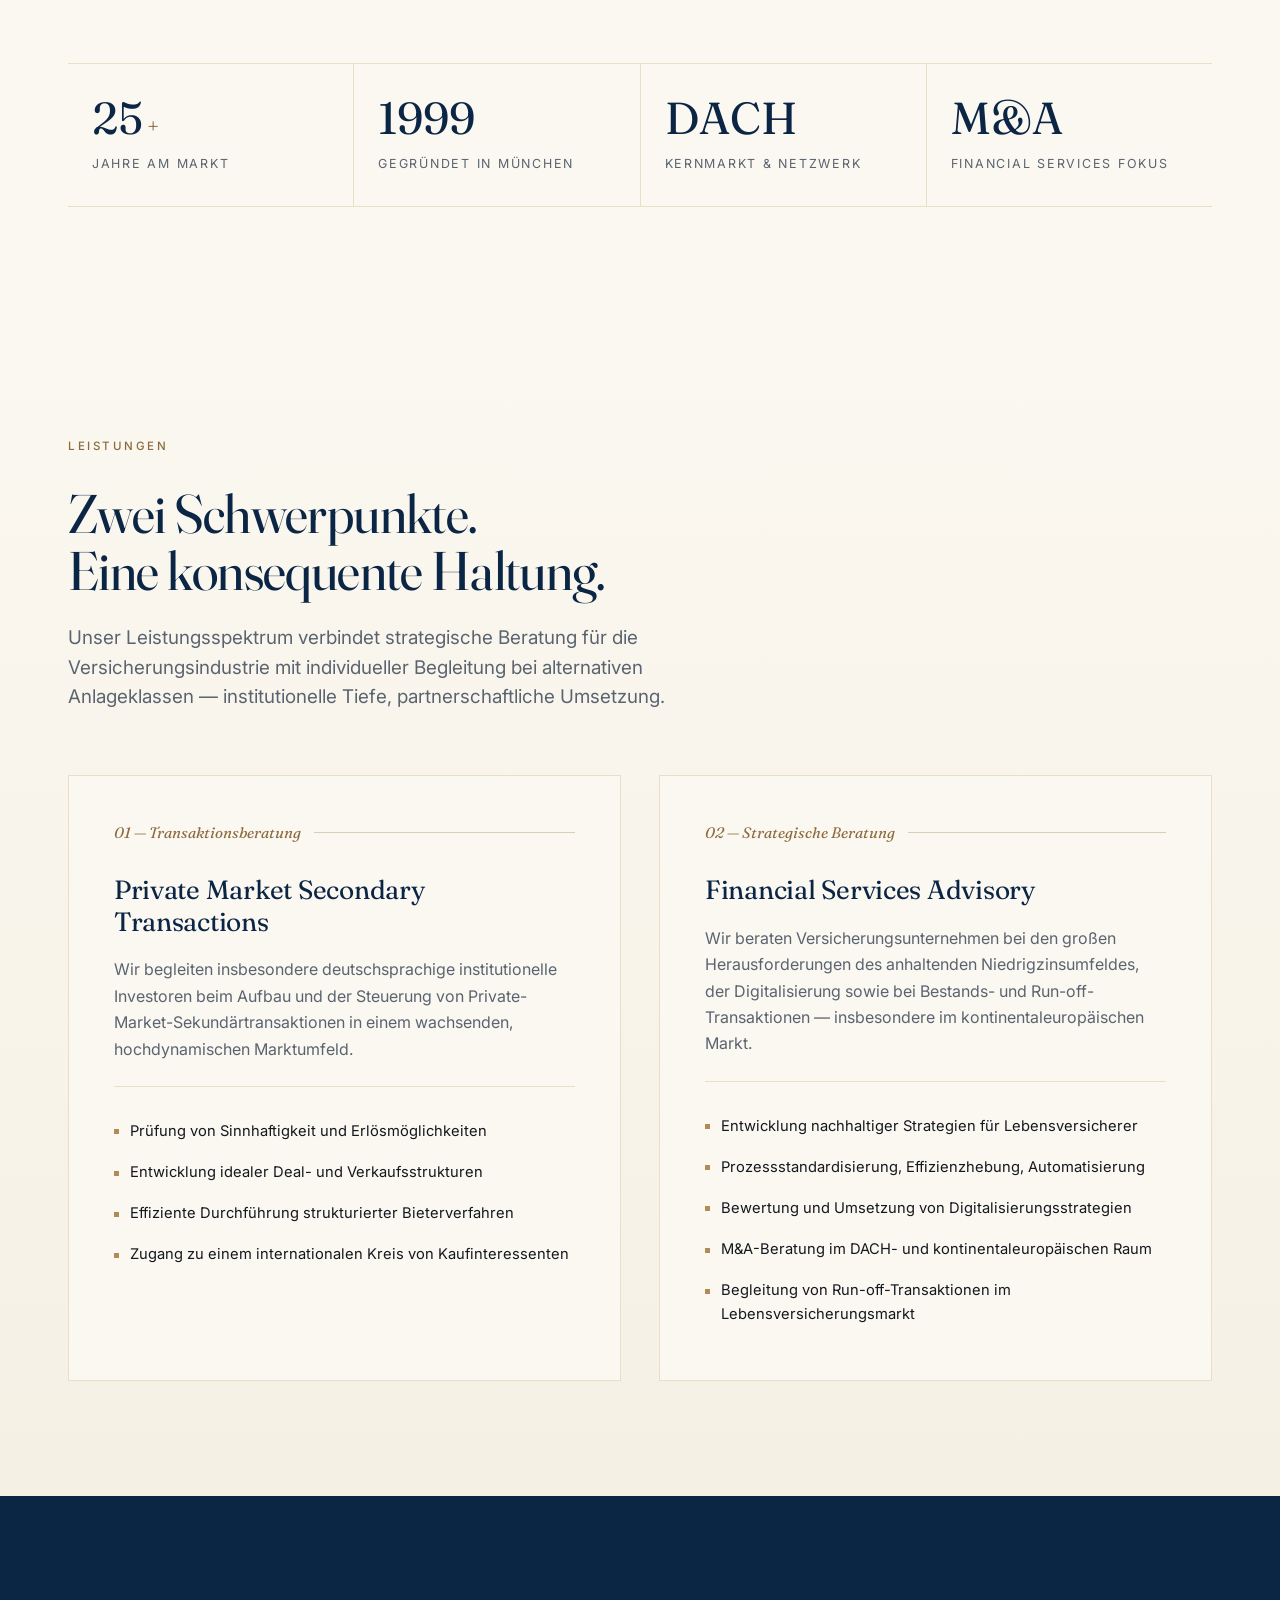
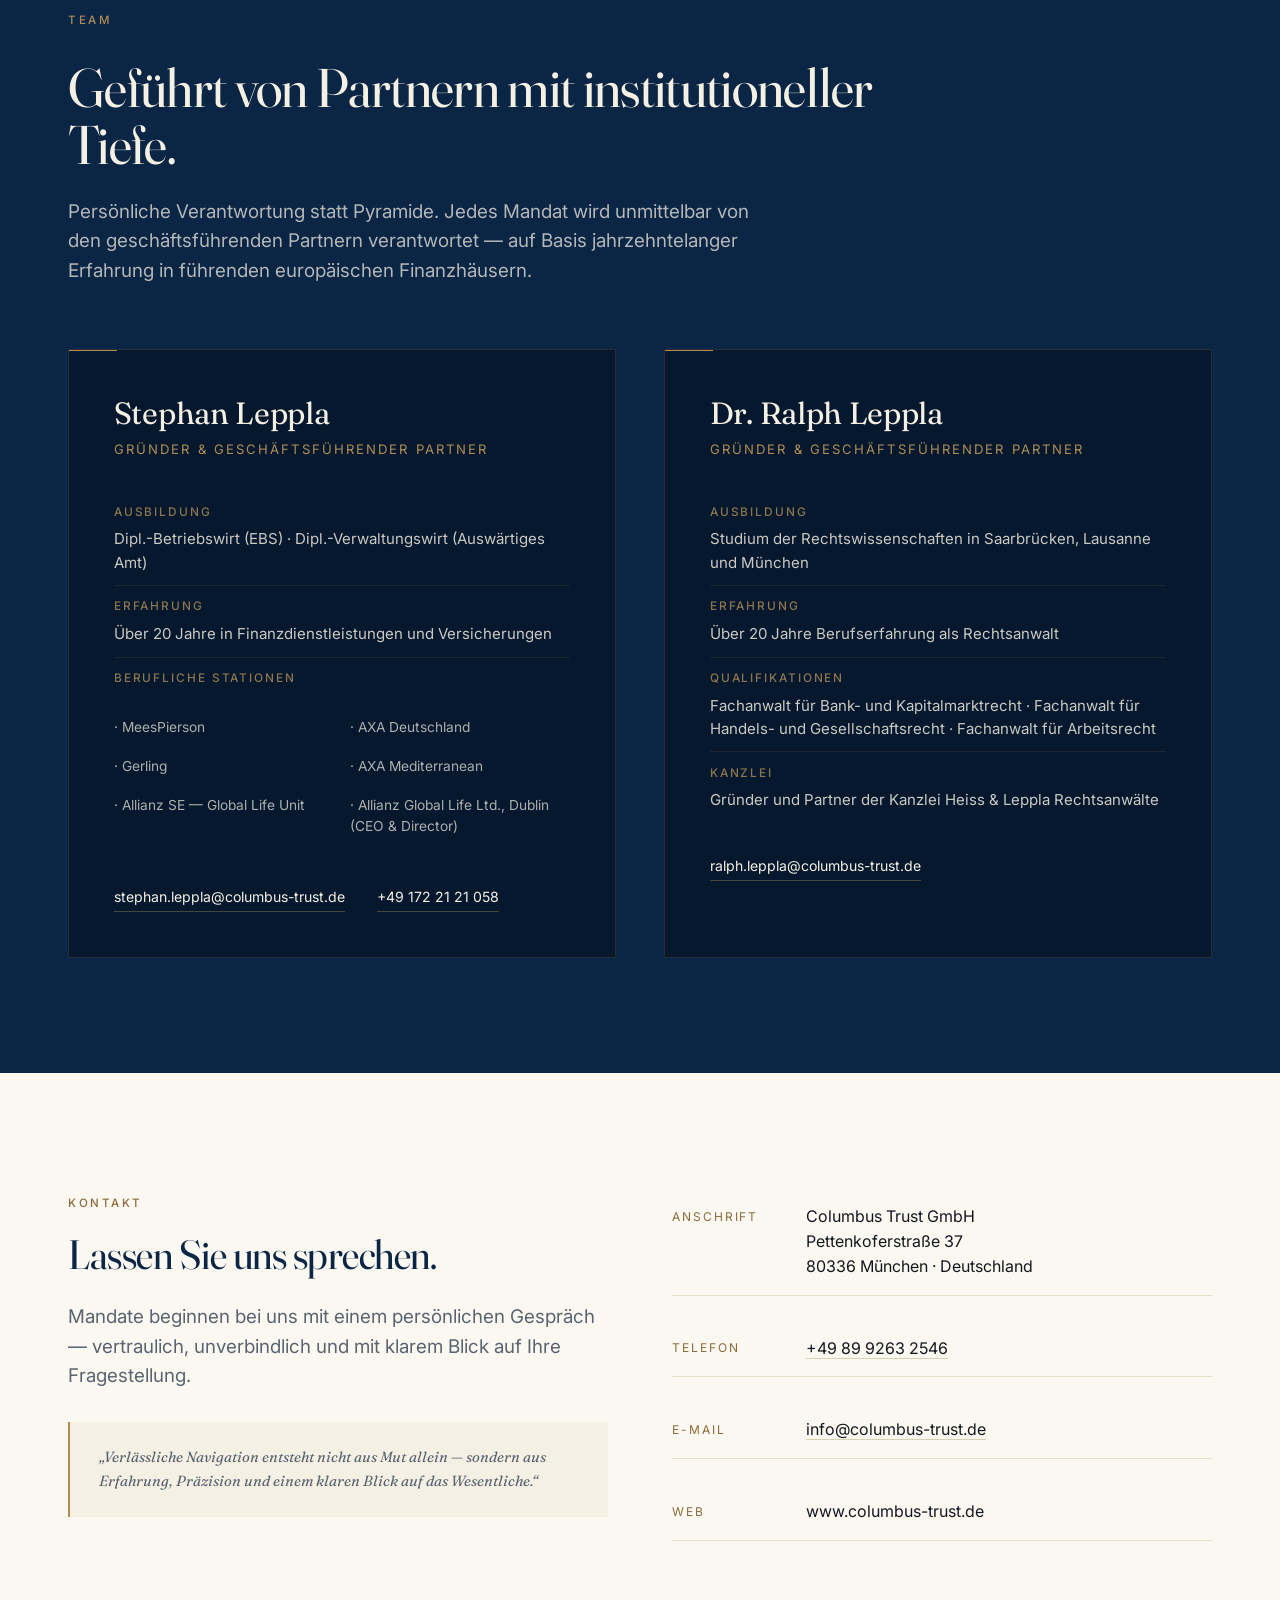
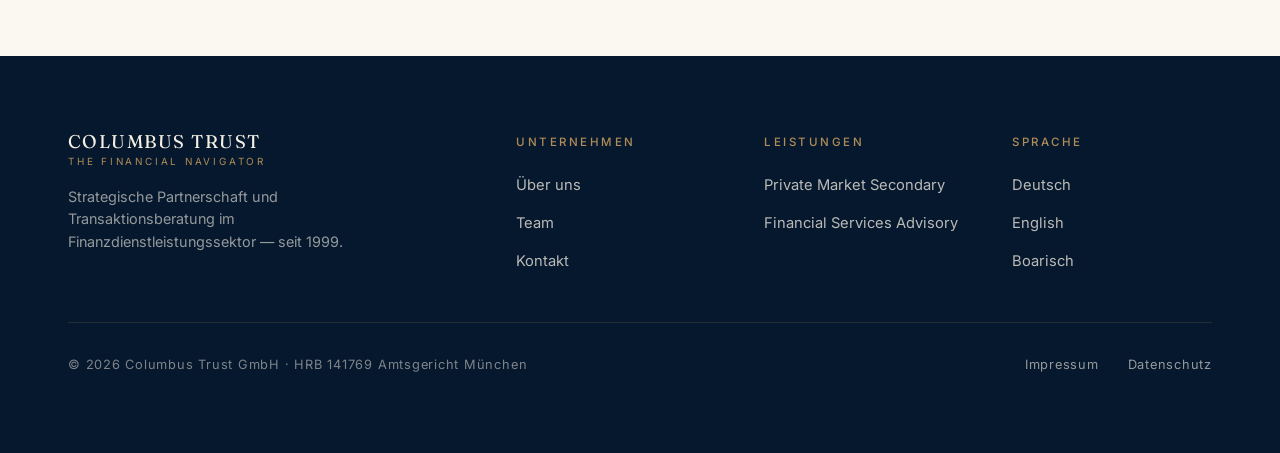
==== commit 00d5286d: "Add Boarisch (Bavarian) translation + mobile logo alignment fix - New ba.html with Bavarian dialect " ====
--- a/index.html
+++ b/index.html
@@ -34,7 +34,11 @@
           <li><a href="#team">Team</a></li>
           <li><a href="#contact">Kontakt</a></li>
           <li class="lang-switch">
-            <span class="active">DE</span><span>·</span><a href="en.html">EN</a>
+            <span class="active">DE</span>
+            <span class="sep">·</span>
+            <a href="en.html">EN</a>
+            <span class="sep">·</span>
+            <a href="ba.html" title="Boarisch">BA</a>
           </li>
         </ul>
       </nav>
@@ -335,6 +339,7 @@
           <ul>
             <li><a href="index.html">Deutsch</a></li>
             <li><a href="en.html">English</a></li>
+            <li><a href="ba.html">Boarisch</a></li>
           </ul>
         </div>
       </div>
--- a/styles.css
+++ b/styles.css
@@ -217,9 +217,17 @@
   letter-spacing: 0.18em;
   text-transform: uppercase;
   color: var(--ink-muted);
-}
-.lang-switch .active { color: var(--navy); font-weight: 500; }
-.lang-switch span { margin-inline: 0.4rem; opacity: 0.3; }
+  display: inline-flex;
+  align-items: center;
+  gap: 0.35rem;
+}
+.lang-switch a {
+  opacity: 0.5;
+  transition: opacity 0.2s var(--ease);
+}
+.lang-switch a:hover { opacity: 1; color: var(--brass-dim); }
+.lang-switch .active { color: var(--navy); font-weight: 500; opacity: 1; }
+.lang-switch .sep { opacity: 0.3; }
 
 .nav-toggle {
   display: none;
@@ -764,8 +772,33 @@
 /* ---------- Responsive ---------- */
 
 @media (max-width: 960px) {
-  .hero-inner { grid-template-columns: 1fr; gap: 3rem; }
-  .hero-mark { max-width: 320px; margin: 0 auto; }
+  .hero-inner {
+    grid-template-columns: 1fr;
+    gap: 0;
+    position: relative;
+  }
+  .hero-mark {
+    position: absolute;
+    top: -8px;
+    right: 0;
+    width: clamp(76px, 14vw, 104px);
+    height: auto;
+    max-width: none;
+    margin: 0;
+    aspect-ratio: auto;
+  }
+  .hero-mark::before,
+  .hero-mark::after { display: none; }
+  .hero-mark img {
+    width: 100%;
+    height: auto;
+  }
+
+  .hero-text .eyebrow {
+    padding-right: clamp(92px, 16vw, 120px);
+    margin-bottom: clamp(2.25rem, 7vw, 3.25rem);
+  }
+
   .about-grid { grid-template-columns: 1fr; gap: 2rem; }
   .stats { grid-template-columns: repeat(2, 1fr); }
   .service-grid { grid-template-columns: 1fr; }
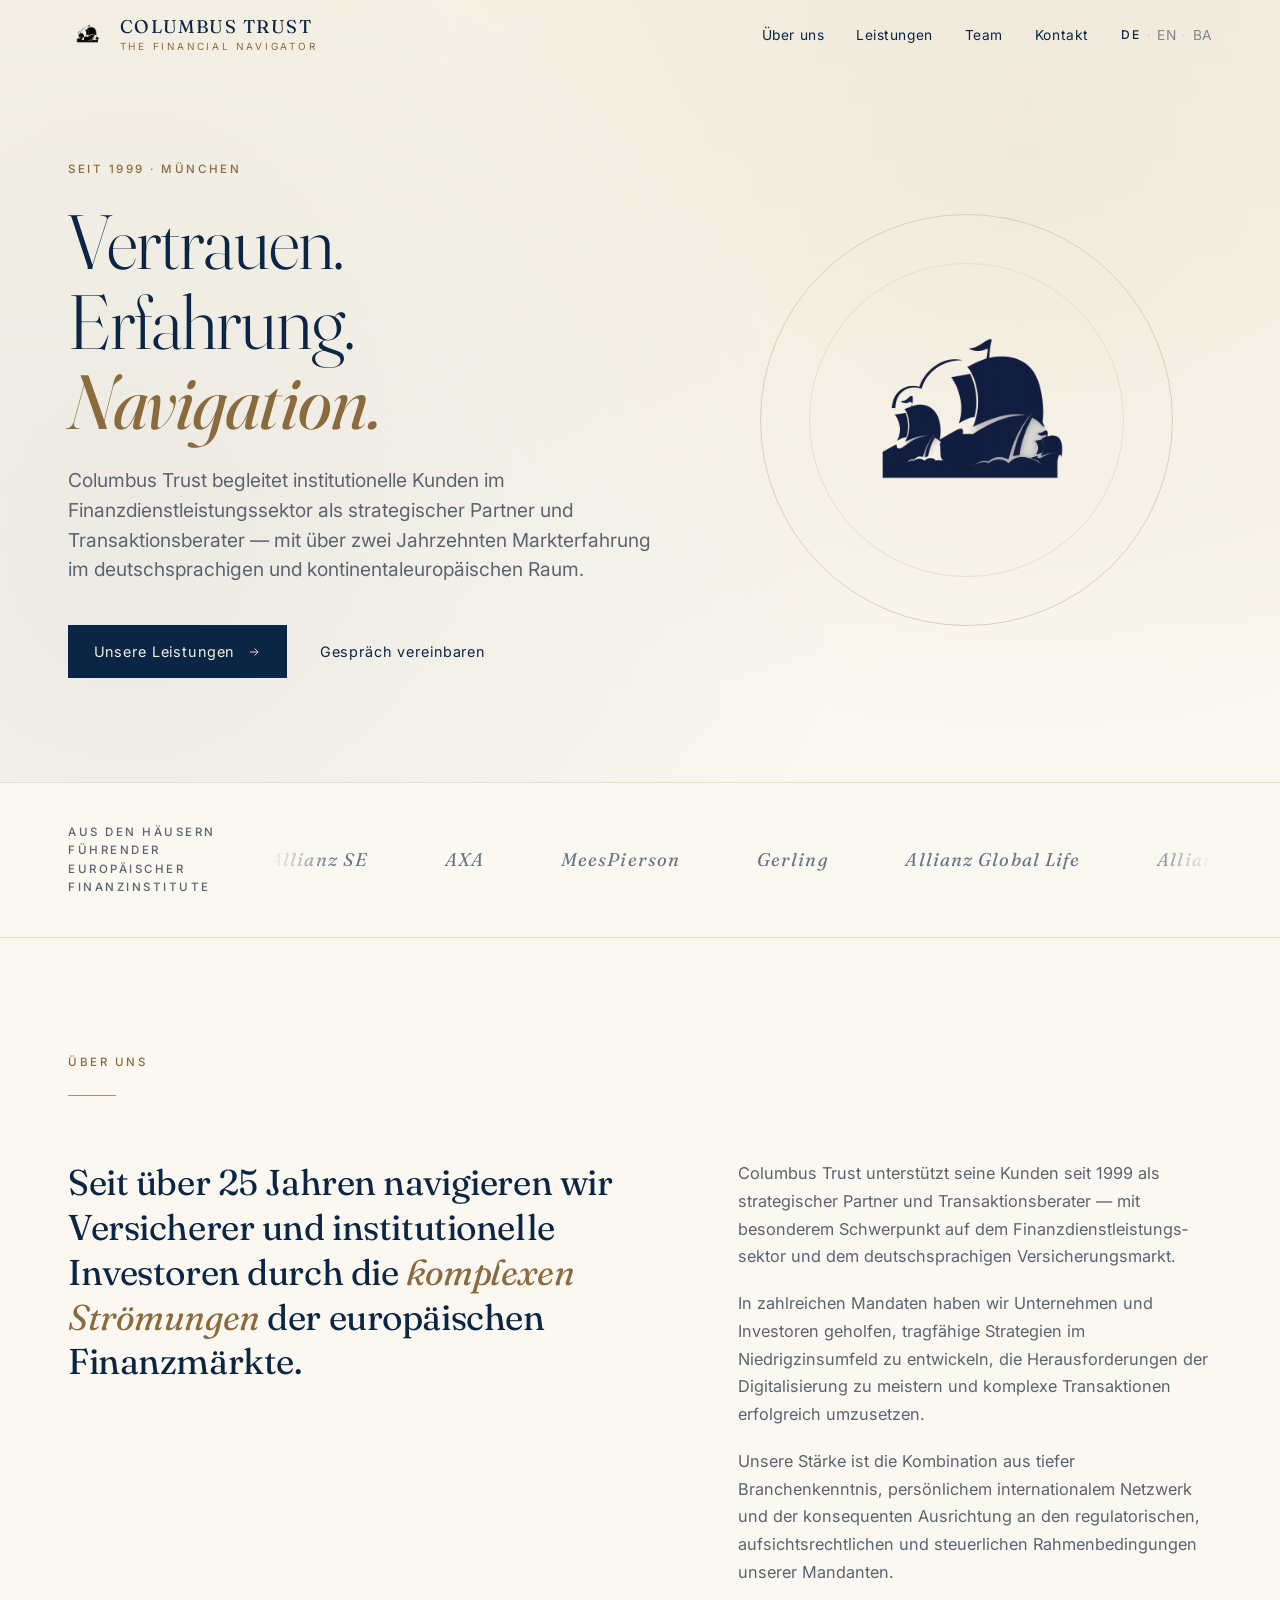
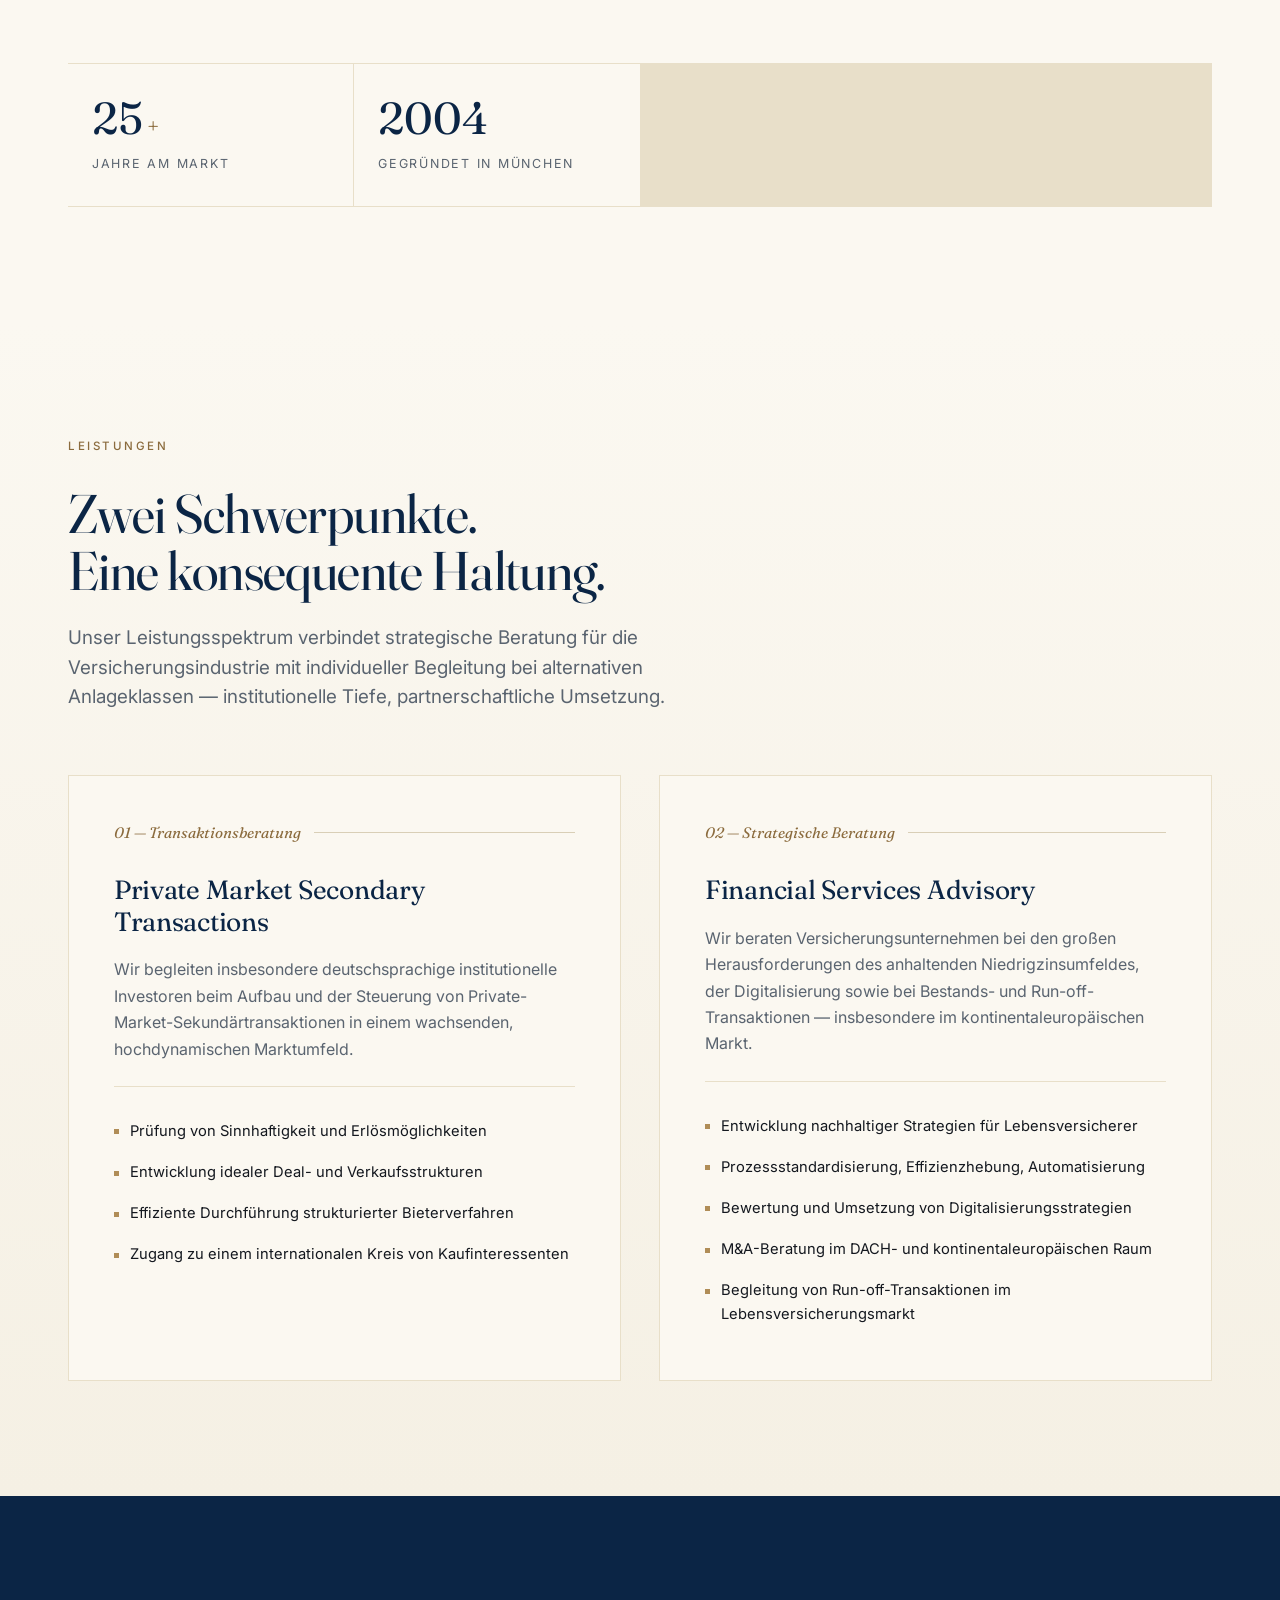
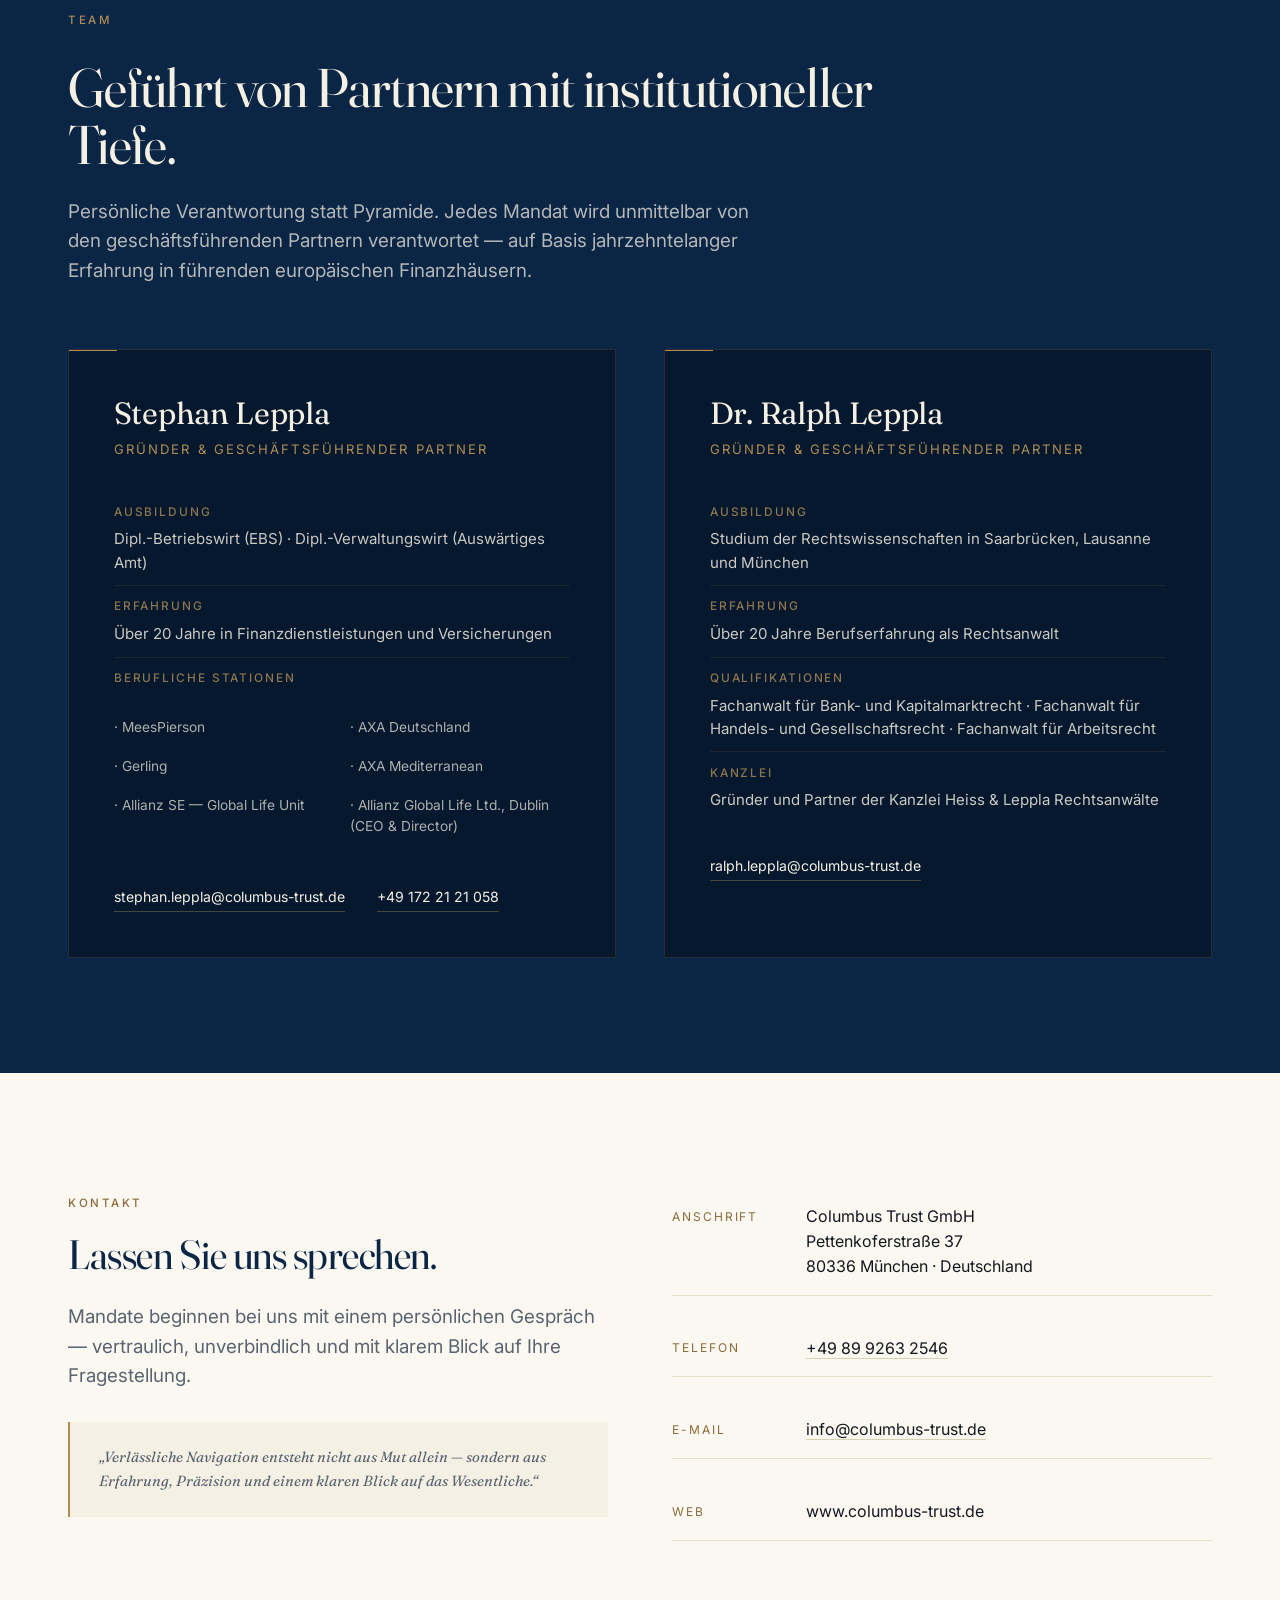
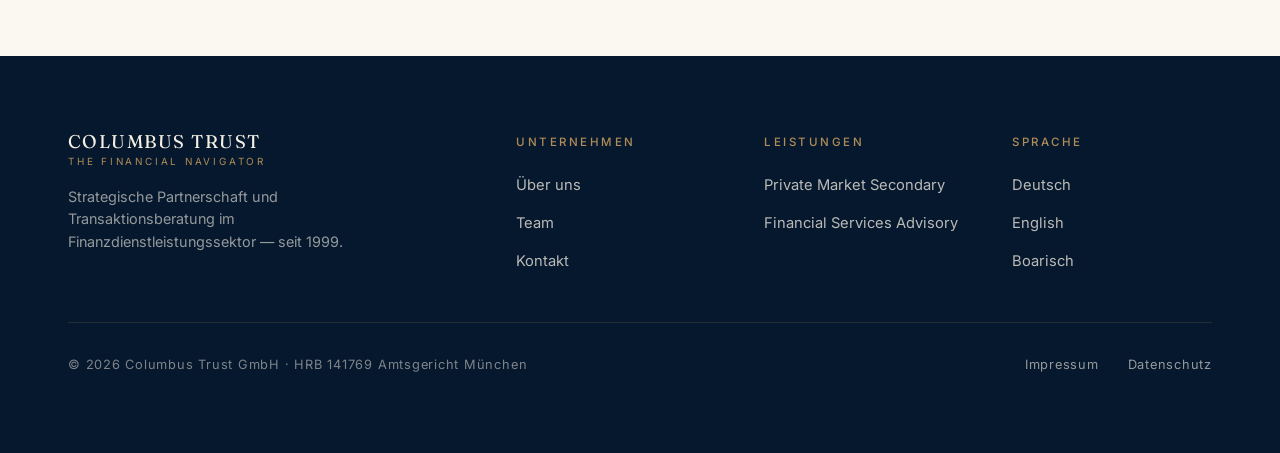
==== commit 3a8fed31: "Animate credibility band as a marquee + sequential stat counters Credibility row:   - Items now sit " ====
--- a/index.html
+++ b/index.html
@@ -83,11 +83,18 @@
       <div class="container">
         <div class="credibility-label">Aus den Häusern führender europäischer Finanzinstitute</div>
         <div class="credibility-logos">
-          <span>Allianz SE</span>
-          <span>AXA</span>
-          <span>MeesPierson</span>
-          <span>Gerling</span>
-          <span>Allianz Global Life</span>
+          <div class="marquee-track">
+            <span>Allianz SE</span>
+            <span>AXA</span>
+            <span>MeesPierson</span>
+            <span>Gerling</span>
+            <span>Allianz Global Life</span>
+            <span aria-hidden="true">Allianz SE</span>
+            <span aria-hidden="true">AXA</span>
+            <span aria-hidden="true">MeesPierson</span>
+            <span aria-hidden="true">Gerling</span>
+            <span aria-hidden="true">Allianz Global Life</span>
+          </div>
         </div>
       </div>
     </section>
@@ -118,20 +125,20 @@
           </div>
         </div>
 
-        <div class="stats reveal">
-          <div class="stat">
-            <div class="stat-num">25<small>+</small></div>
+        <div class="stats">
+          <div class="stat" data-animate="count-up" data-target="25">
+            <div class="stat-num"><span class="stat-value">0</span><small>+</small></div>
             <div class="stat-label">Jahre am Markt</div>
           </div>
-          <div class="stat">
-            <div class="stat-num">1999</div>
+          <div class="stat" data-animate="count-down" data-target="1999" data-from="2026">
+            <div class="stat-num"><span class="stat-value">2026</span></div>
             <div class="stat-label">Gegründet in München</div>
           </div>
-          <div class="stat">
+          <div class="stat" data-animate="fade">
             <div class="stat-num">DACH</div>
             <div class="stat-label">Kernmarkt &amp; Netzwerk</div>
           </div>
-          <div class="stat">
+          <div class="stat" data-animate="fade">
             <div class="stat-num">M&amp;A</div>
             <div class="stat-label">Financial Services Fokus</div>
           </div>
@@ -383,6 +390,57 @@
 
     // Year
     document.getElementById('year').textContent = new Date().getFullYear();
+
+    // Sequential stat counters
+    (function() {
+      const section = document.querySelector('.stats');
+      if (!section) return;
+
+      const easeOutCubic = t => 1 - Math.pow(1 - t, 3);
+
+      const animateNumber = (el, from, to, duration) => {
+        const start = performance.now();
+        const tick = (now) => {
+          const t = Math.min((now - start) / duration, 1);
+          el.textContent = Math.round(from + (to - from) * easeOutCubic(t));
+          if (t < 1) requestAnimationFrame(tick);
+          else el.textContent = to;
+        };
+        requestAnimationFrame(tick);
+      };
+
+      const runSequence = () => {
+        const stats = section.querySelectorAll('.stat');
+        let delay = 0;
+        stats.forEach((stat) => {
+          const type = stat.dataset.animate;
+          setTimeout(() => {
+            stat.classList.add('is-visible');
+            if (type === 'count-up') {
+              const target = parseInt(stat.dataset.target, 10);
+              animateNumber(stat.querySelector('.stat-value'), 0, target, 1200);
+            } else if (type === 'count-down') {
+              const target = parseInt(stat.dataset.target, 10);
+              const from = parseInt(stat.dataset.from, 10) || new Date().getFullYear();
+              animateNumber(stat.querySelector('.stat-value'), from, target, 1400);
+            }
+          }, delay);
+          if (type === 'count-up') delay += 1100;
+          else if (type === 'count-down') delay += 1300;
+          else delay += 280;
+        });
+      };
+
+      const obs = new IntersectionObserver((entries) => {
+        entries.forEach((e) => {
+          if (e.isIntersecting) {
+            runSequence();
+            obs.unobserve(e.target);
+          }
+        });
+      }, { threshold: 0.35 });
+      obs.observe(section);
+    })();
   </script>
 </body>
 </html>
--- a/styles.css
+++ b/styles.css
@@ -348,18 +348,19 @@
   transition: transform 1.2s var(--ease);
 }
 
-/* ---------- Credibility band ---------- */
+/* ---------- Credibility band (horizontal marquee) ---------- */
 
 .credibility {
   border-block: 1px solid var(--line-soft);
   padding-block: 2.5rem;
   background: var(--paper);
+  overflow: hidden;
 }
 
 .credibility .container {
   display: grid;
   grid-template-columns: auto 1fr;
-  gap: clamp(1.5rem, 4vw, 4rem);
+  gap: clamp(1.5rem, 4vw, 3rem);
   align-items: center;
 }
 
@@ -370,22 +371,41 @@
   text-transform: uppercase;
   color: var(--ink-muted);
   max-width: 22ch;
+  flex-shrink: 0;
 }
 
 .credibility-logos {
+  overflow: hidden;
+  min-width: 0;
+  -webkit-mask-image: linear-gradient(to right, transparent, #000 7%, #000 93%, transparent);
+  mask-image: linear-gradient(to right, transparent, #000 7%, #000 93%, transparent);
+}
+
+.marquee-track {
   display: flex;
-  flex-wrap: wrap;
-  gap: clamp(1.5rem, 4vw, 3.5rem);
-  align-items: center;
-}
-
-.credibility-logos span {
+  align-items: center;
+  gap: clamp(2.5rem, 6vw, 5rem);
+  width: max-content;
+  animation: marquee-scroll 34s linear infinite;
+  will-change: transform;
+}
+
+.marquee-track:hover { animation-play-state: paused; }
+
+.marquee-track span {
   font-family: var(--serif);
-  font-size: 1.1rem;
+  font-size: 1.15rem;
   letter-spacing: 0.06em;
   color: var(--navy);
-  opacity: 0.7;
+  opacity: 0.62;
   font-style: italic;
+  white-space: nowrap;
+  flex-shrink: 0;
+}
+
+@keyframes marquee-scroll {
+  from { transform: translate3d(0, 0, 0); }
+  to   { transform: translate3d(-50%, 0, 0); }
 }
 
 /* ---------- About ---------- */
@@ -432,6 +452,21 @@
   background: var(--paper);
   padding: 2rem 1.5rem;
   text-align: left;
+}
+
+.stat[data-animate] {
+  opacity: 0;
+  transform: translateY(10px);
+  transition: opacity 0.7s var(--ease), transform 0.7s var(--ease);
+}
+.stat[data-animate].is-visible {
+  opacity: 1;
+  transform: none;
+}
+
+@media (prefers-reduced-motion: reduce) {
+  .stat[data-animate] { opacity: 1; transform: none; }
+  .marquee-track { animation: none; }
 }
 
 .stat-num {
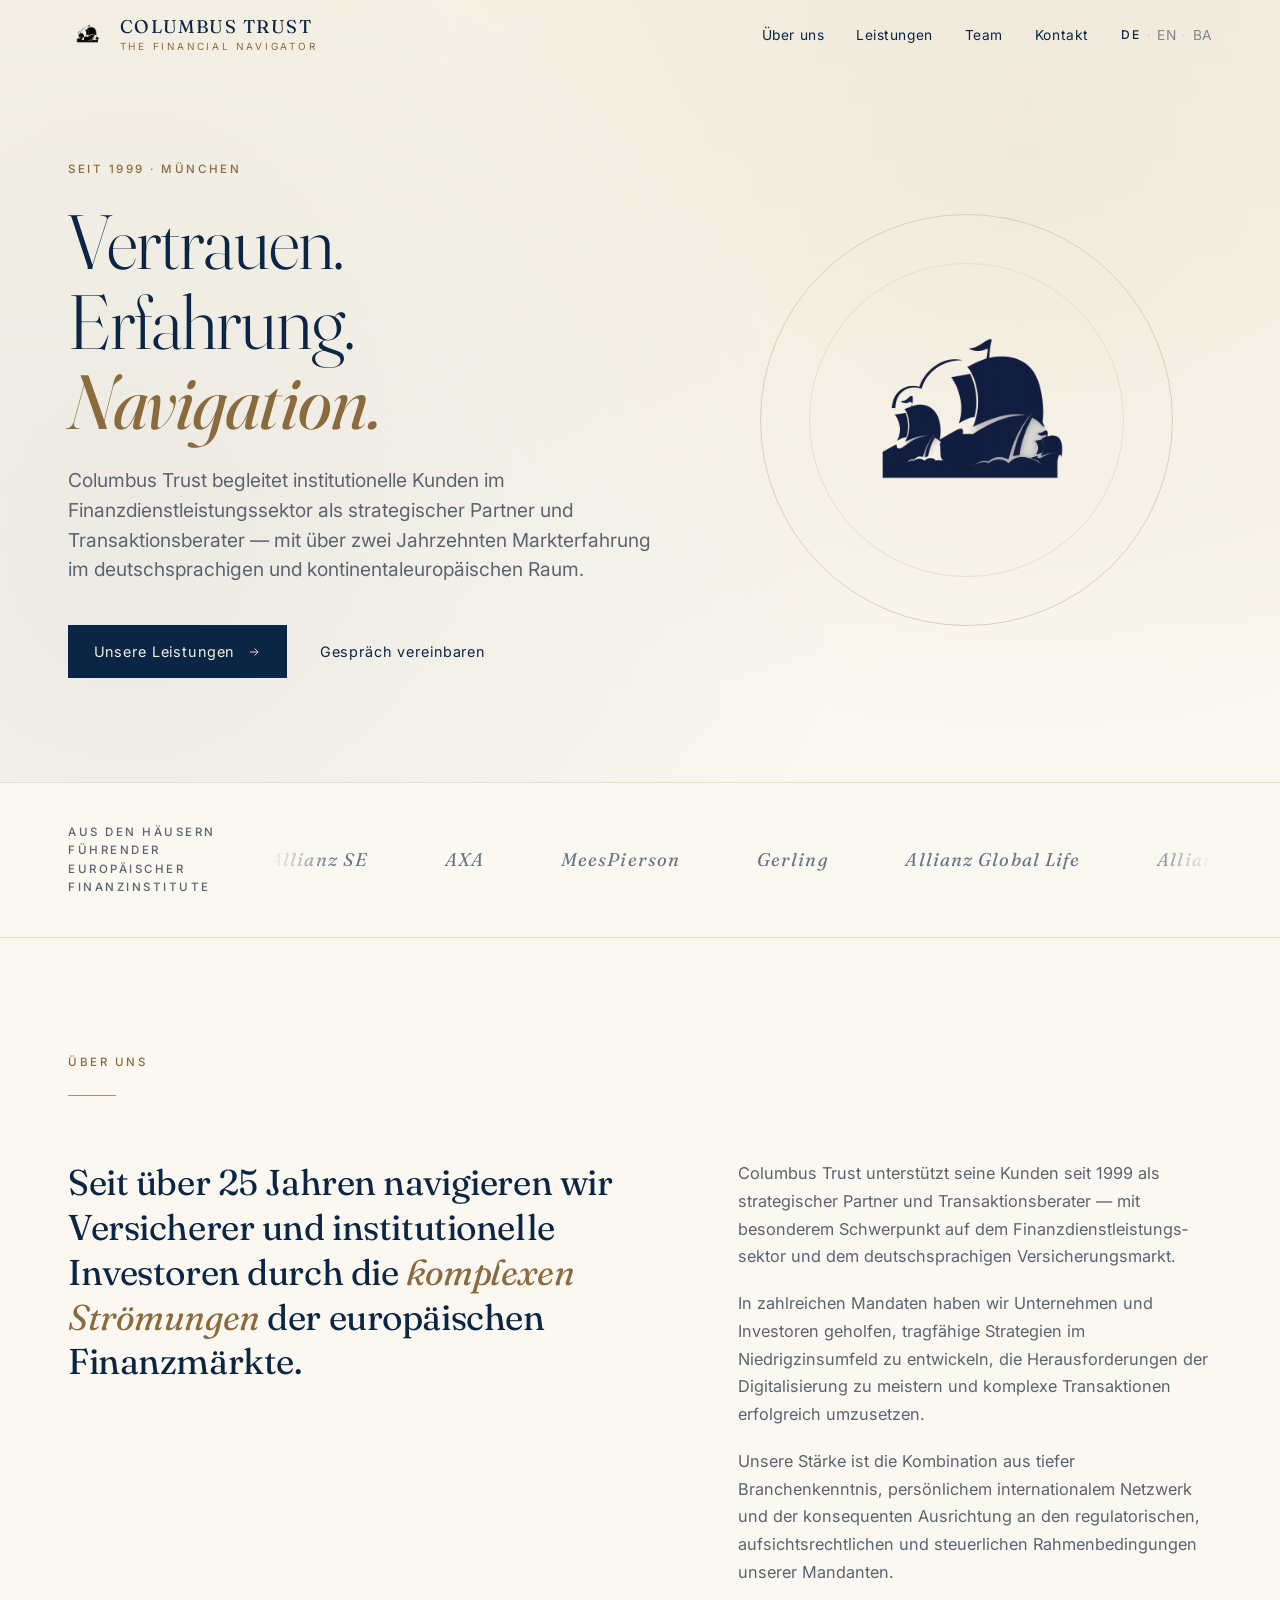
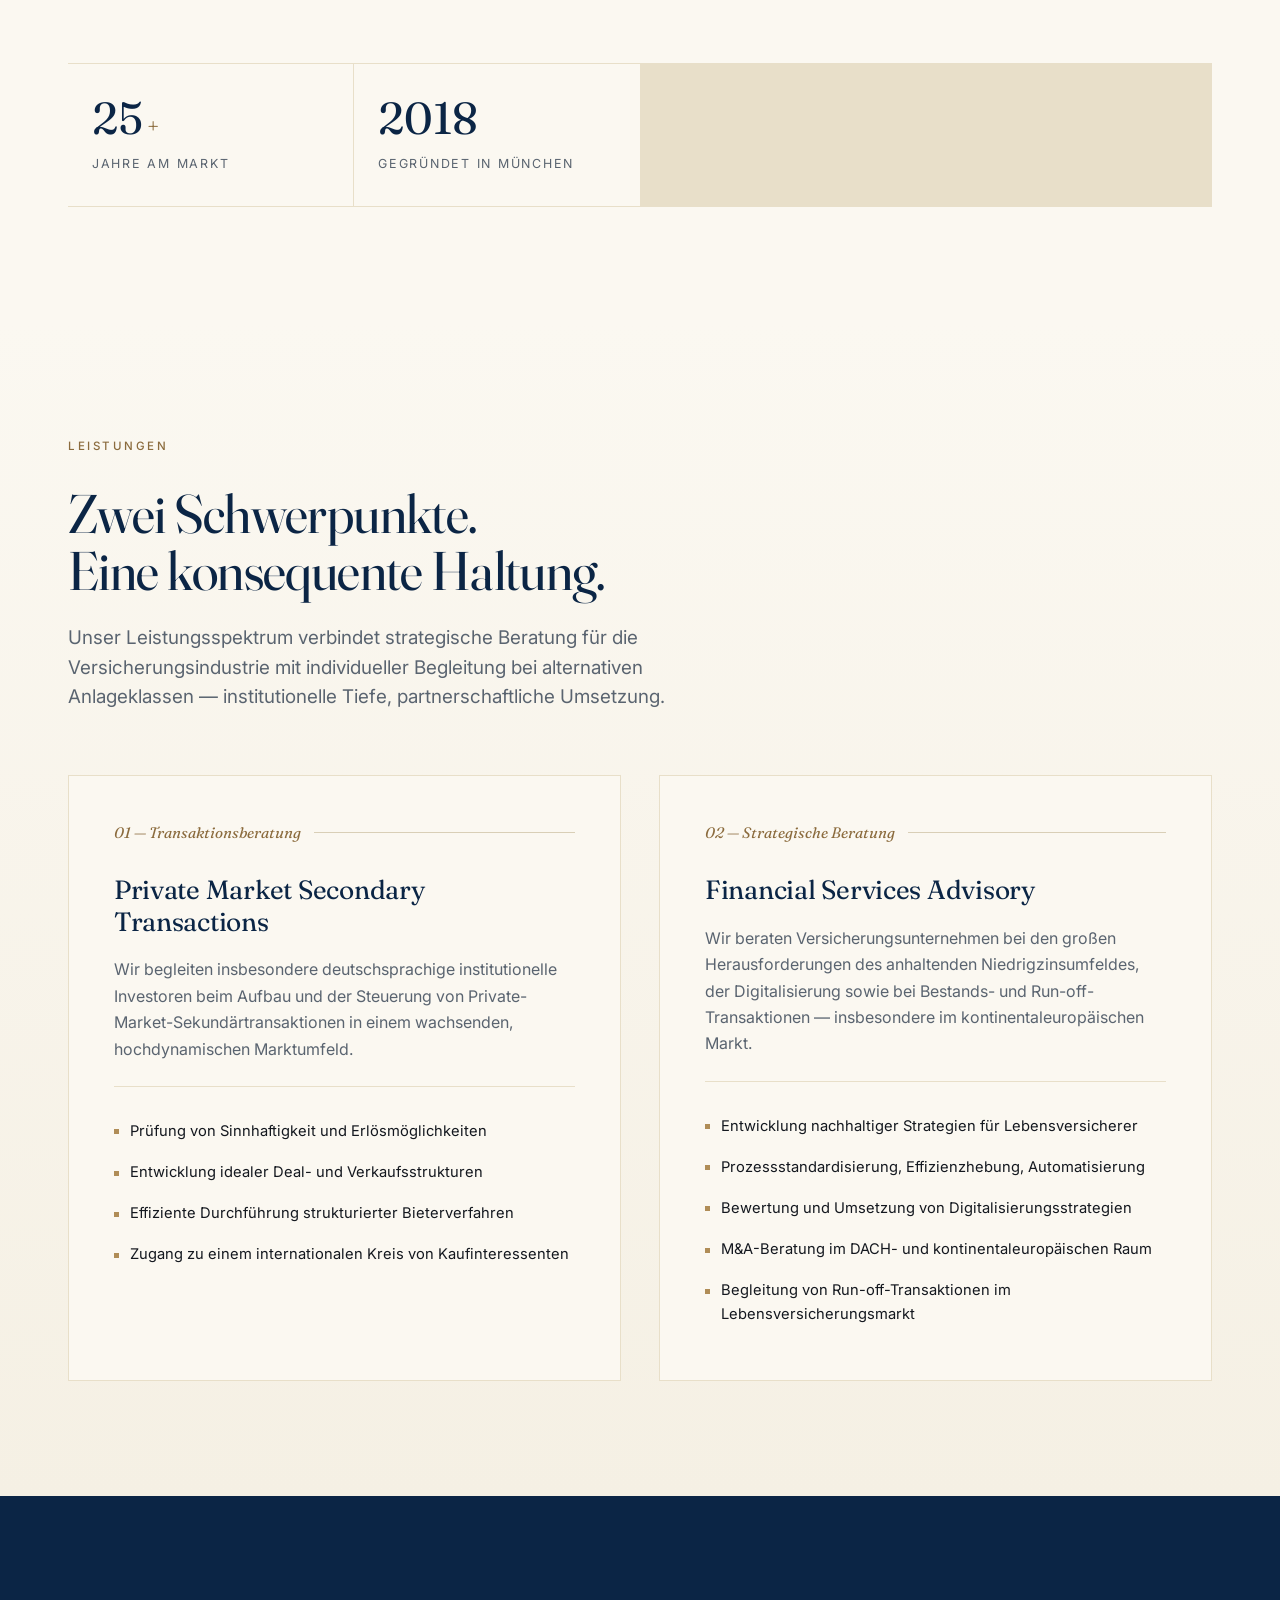
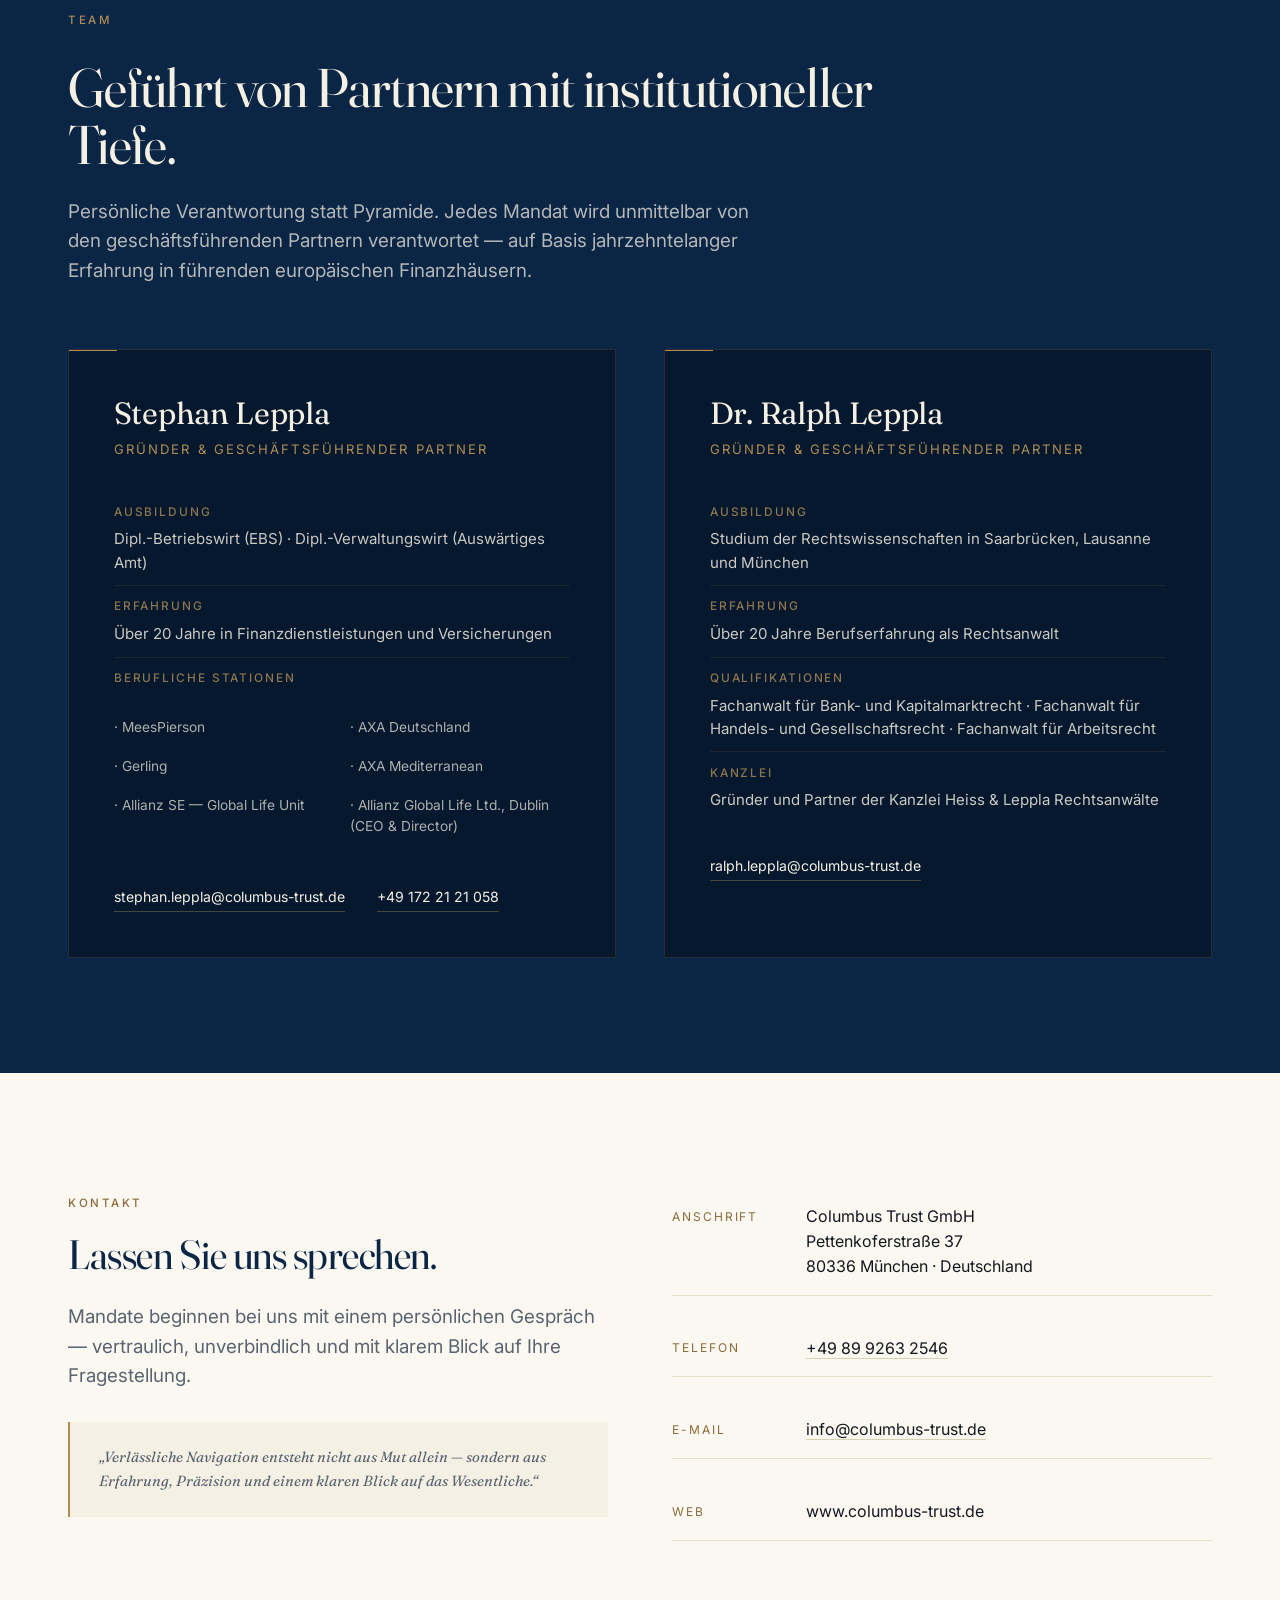
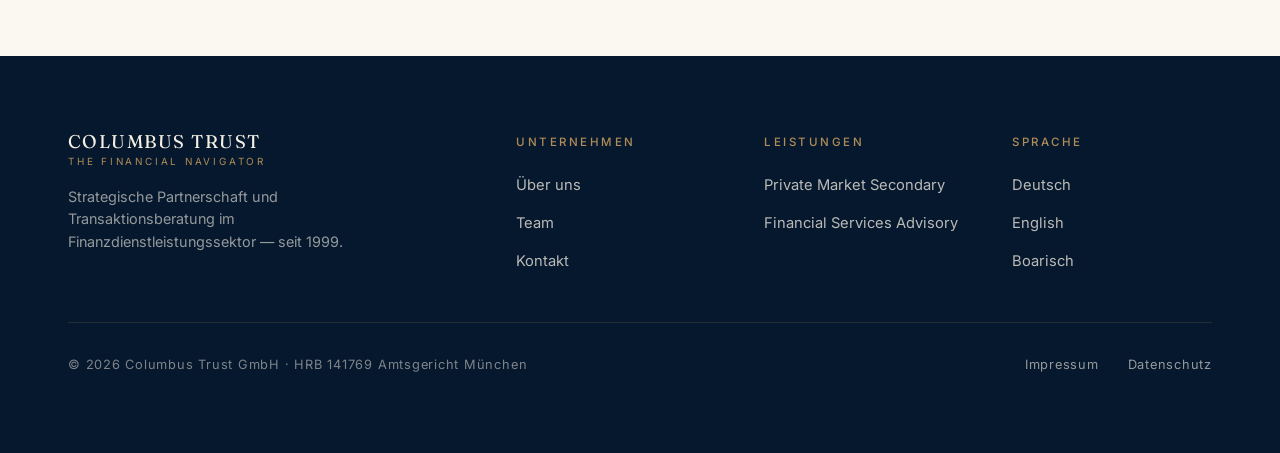
==== commit 5fefe973: "Sequential reveals for services/team + slower count-down + hero line cascade - Count-down (1999 from" ====
--- a/index.html
+++ b/index.html
@@ -57,9 +57,9 @@
         <div class="hero-text reveal">
           <div class="eyebrow">Seit 1999 · München</div>
           <h1 class="hero-title display">
-            Vertrauen.<br />
-            Erfahrung.<br />
-            <em>Navigation.</em>
+            <span class="hero-title-line">Vertrauen.</span>
+            <span class="hero-title-line">Erfahrung.</span>
+            <span class="hero-title-line"><em>Navigation.</em></span>
           </h1>
           <p class="hero-lead">
             Columbus Trust begleitet institutionelle Kunden im Finanzdienstleistungssektor als strategischer Partner und Transaktionsberater — mit über zwei Jahrzehnten Markterfahrung im deutschsprachigen und kontinentaleuropäischen Raum.
@@ -157,14 +157,14 @@
           </p>
         </div>
 
-        <div class="service-grid">
-          <article class="service-card reveal">
-            <div class="service-num">01 — Transaktionsberatung</div>
-            <h3>Private Market Secondary Transactions</h3>
-            <p>
+        <div class="service-grid" data-stagger="220" data-stagger-child="110">
+          <article class="service-card stagger-item">
+            <div class="service-num stagger-child">01 — Transaktionsberatung</div>
+            <h3 class="stagger-child">Private Market Secondary Transactions</h3>
+            <p class="stagger-child">
               Wir begleiten insbesondere deutschsprachige institutionelle Investoren beim Aufbau und der Steuerung von Private-Market-Sekundärtransaktionen in einem wachsenden, hochdynamischen Marktumfeld.
             </p>
-            <ul class="service-list">
+            <ul class="service-list stagger-child">
               <li>Prüfung von Sinnhaftigkeit und Erlösmöglichkeiten</li>
               <li>Entwicklung idealer Deal- und Verkaufsstrukturen</li>
               <li>Effiziente Durchführung strukturierter Bieterverfahren</li>
@@ -172,13 +172,13 @@
             </ul>
           </article>
 
-          <article class="service-card reveal">
-            <div class="service-num">02 — Strategische Beratung</div>
-            <h3>Financial Services Advisory</h3>
-            <p>
+          <article class="service-card stagger-item">
+            <div class="service-num stagger-child">02 — Strategische Beratung</div>
+            <h3 class="stagger-child">Financial Services Advisory</h3>
+            <p class="stagger-child">
               Wir beraten Versicherungsunternehmen bei den großen Herausforderungen des anhaltenden Niedrigzinsumfeldes, der Digitalisierung sowie bei Bestands- und Run-off-Transaktionen — insbesondere im kontinentaleuropäischen Markt.
             </p>
-            <ul class="service-list">
+            <ul class="service-list stagger-child">
               <li>Entwicklung nachhaltiger Strategien für Lebensversicherer</li>
               <li>Prozessstandardisierung, Effizienzhebung, Automatisierung</li>
               <li>Bewertung und Umsetzung von Digitalisierungs­strategien</li>
@@ -201,13 +201,13 @@
           </p>
         </div>
 
-        <div class="team-grid">
-
-          <article class="partner-card reveal">
-            <h3 class="partner-name">Stephan Leppla</h3>
-            <div class="partner-role">Gründer &amp; Geschäftsführender Partner</div>
-
-            <ul class="partner-bio">
+        <div class="team-grid" data-stagger="260" data-stagger-child="100">
+
+          <article class="partner-card stagger-item">
+            <h3 class="partner-name stagger-child">Stephan Leppla</h3>
+            <div class="partner-role stagger-child">Gründer &amp; Geschäftsführender Partner</div>
+
+            <ul class="partner-bio stagger-child">
               <li>
                 <strong>Ausbildung</strong>
                 Dipl.-Betriebswirt (EBS) · Dipl.-Verwaltungswirt (Auswärtiges Amt)
@@ -229,17 +229,17 @@
               </li>
             </ul>
 
-            <div class="partner-contact">
+            <div class="partner-contact stagger-child">
               <a href="mailto:stephan.leppla@columbus-trust.de">stephan.leppla@columbus-trust.de</a>
               <a href="tel:+491722121058">+49 172 21 21 058</a>
             </div>
           </article>
 
-          <article class="partner-card reveal">
-            <h3 class="partner-name">Dr. Ralph Leppla</h3>
-            <div class="partner-role">Gründer &amp; Geschäftsführender Partner</div>
-
-            <ul class="partner-bio">
+          <article class="partner-card stagger-item">
+            <h3 class="partner-name stagger-child">Dr. Ralph Leppla</h3>
+            <div class="partner-role stagger-child">Gründer &amp; Geschäftsführender Partner</div>
+
+            <ul class="partner-bio stagger-child">
               <li>
                 <strong>Ausbildung</strong>
                 Studium der Rechtswissenschaften in Saarbrücken, Lausanne und München
@@ -258,7 +258,7 @@
               </li>
             </ul>
 
-            <div class="partner-contact">
+            <div class="partner-contact stagger-child">
               <a href="mailto:ralph.leppla@columbus-trust.de">ralph.leppla@columbus-trust.de</a>
             </div>
           </article>
@@ -422,11 +422,11 @@
             } else if (type === 'count-down') {
               const target = parseInt(stat.dataset.target, 10);
               const from = parseInt(stat.dataset.from, 10) || new Date().getFullYear();
-              animateNumber(stat.querySelector('.stat-value'), from, target, 1400);
+              animateNumber(stat.querySelector('.stat-value'), from, target, 2400);
             }
           }, delay);
           if (type === 'count-up') delay += 1100;
-          else if (type === 'count-down') delay += 1300;
+          else if (type === 'count-down') delay += 2300;
           else delay += 280;
         });
       };
@@ -441,6 +441,41 @@
       }, { threshold: 0.35 });
       obs.observe(section);
     })();
+
+    // Hero title — line-by-line reveal on first paint
+    requestAnimationFrame(() => {
+      document.querySelectorAll('.hero-title-line').forEach((line, i) => {
+        setTimeout(() => line.classList.add('is-visible'), 80 + i * 160);
+      });
+    });
+
+    // Generic stagger reveal — cards in a group enter sequentially,
+    // and each card's children cascade in after it
+    (function() {
+      const groups = document.querySelectorAll('[data-stagger]');
+      if (!groups.length) return;
+      const obs = new IntersectionObserver((entries) => {
+        entries.forEach((entry) => {
+          if (!entry.isIntersecting) return;
+          const group = entry.target;
+          const itemStep = parseInt(group.dataset.stagger, 10) || 200;
+          const childStep = parseInt(group.dataset.staggerChild || '0', 10);
+          const items = group.querySelectorAll(':scope > .stagger-item');
+          items.forEach((item, i) => {
+            setTimeout(() => {
+              item.classList.add('is-visible');
+              if (childStep > 0) {
+                item.querySelectorAll('.stagger-child').forEach((c, j) => {
+                  setTimeout(() => c.classList.add('is-visible'), j * childStep);
+                });
+              }
+            }, i * itemStep);
+          });
+          obs.unobserve(group);
+        });
+      }, { threshold: 0.18, rootMargin: '0px 0px -40px 0px' });
+      groups.forEach((g) => obs.observe(g));
+    })();
   </script>
 </body>
 </html>
--- a/styles.css
+++ b/styles.css
@@ -802,6 +802,48 @@
 .reveal.is-visible {
   opacity: 1;
   transform: none;
+}
+
+/* Stagger system — used for service/team cards and their inner content */
+.stagger-item {
+  opacity: 0;
+  transform: translateY(16px);
+  transition: opacity 0.75s var(--ease), transform 0.75s var(--ease);
+}
+.stagger-item.is-visible {
+  opacity: 1;
+  transform: none;
+}
+
+.stagger-child {
+  opacity: 0;
+  transform: translateY(8px);
+  transition: opacity 0.55s var(--ease), transform 0.55s var(--ease);
+}
+.stagger-child.is-visible {
+  opacity: 1;
+  transform: none;
+}
+
+/* Hero title — line-by-line reveal */
+.hero-title-line {
+  display: block;
+  opacity: 0;
+  transform: translateY(18px);
+  transition: opacity 0.75s var(--ease), transform 0.75s var(--ease);
+}
+.hero-title-line.is-visible {
+  opacity: 1;
+  transform: none;
+}
+
+@media (prefers-reduced-motion: reduce) {
+  .stagger-item,
+  .stagger-child,
+  .hero-title-line {
+    opacity: 1;
+    transform: none;
+  }
 }
 
 /* ---------- Responsive ---------- */
